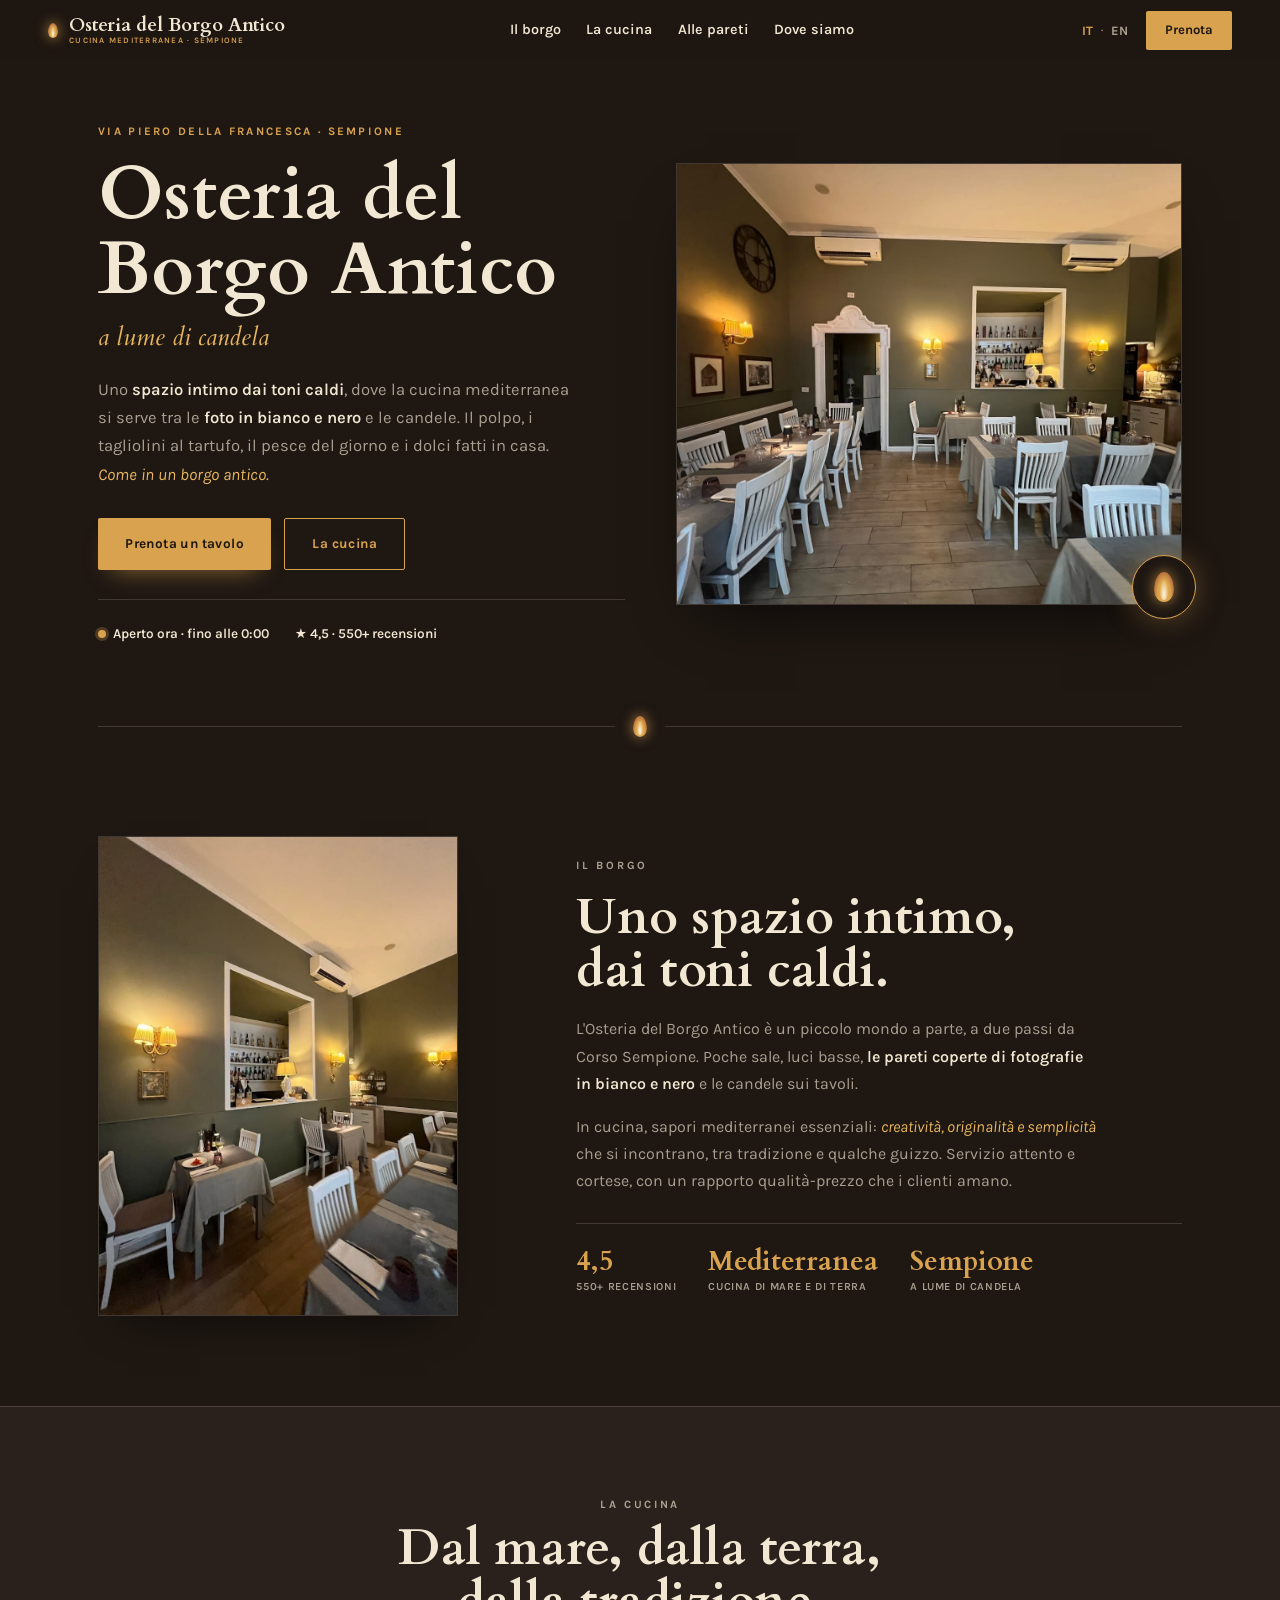
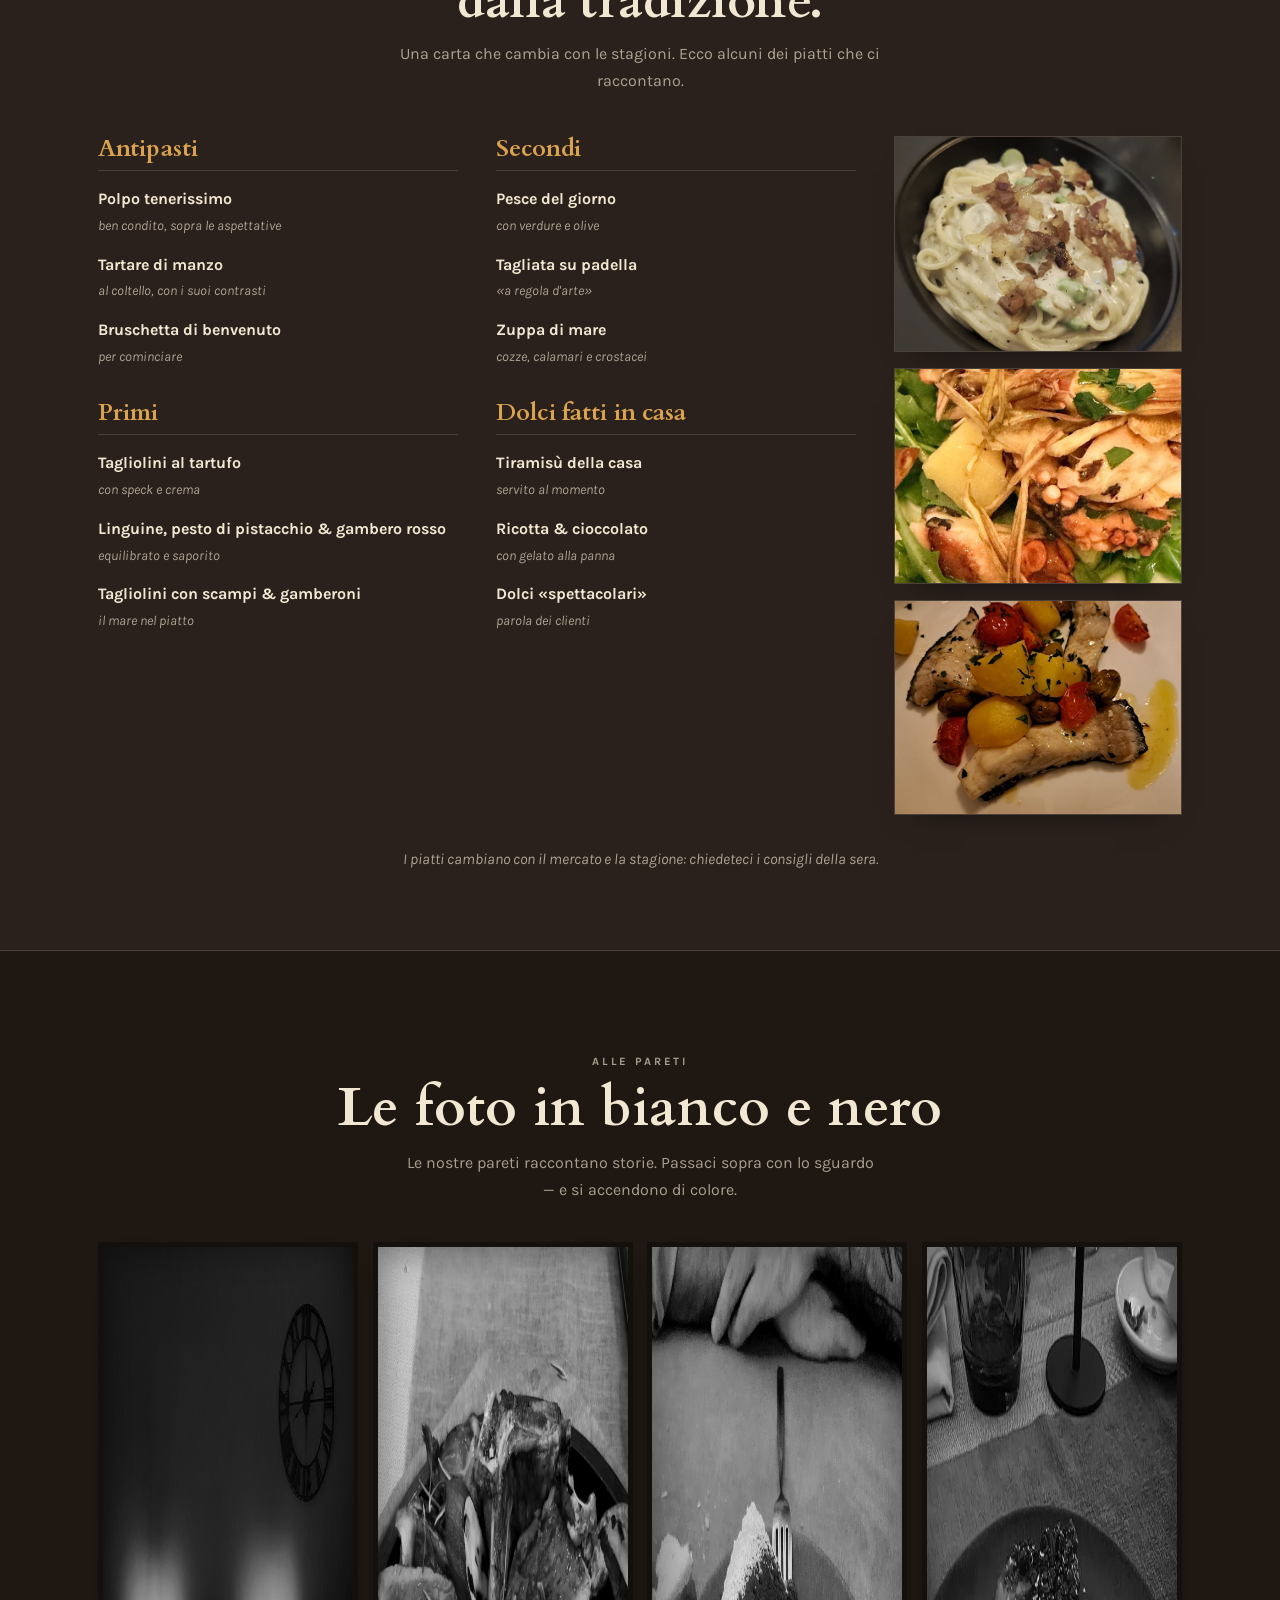
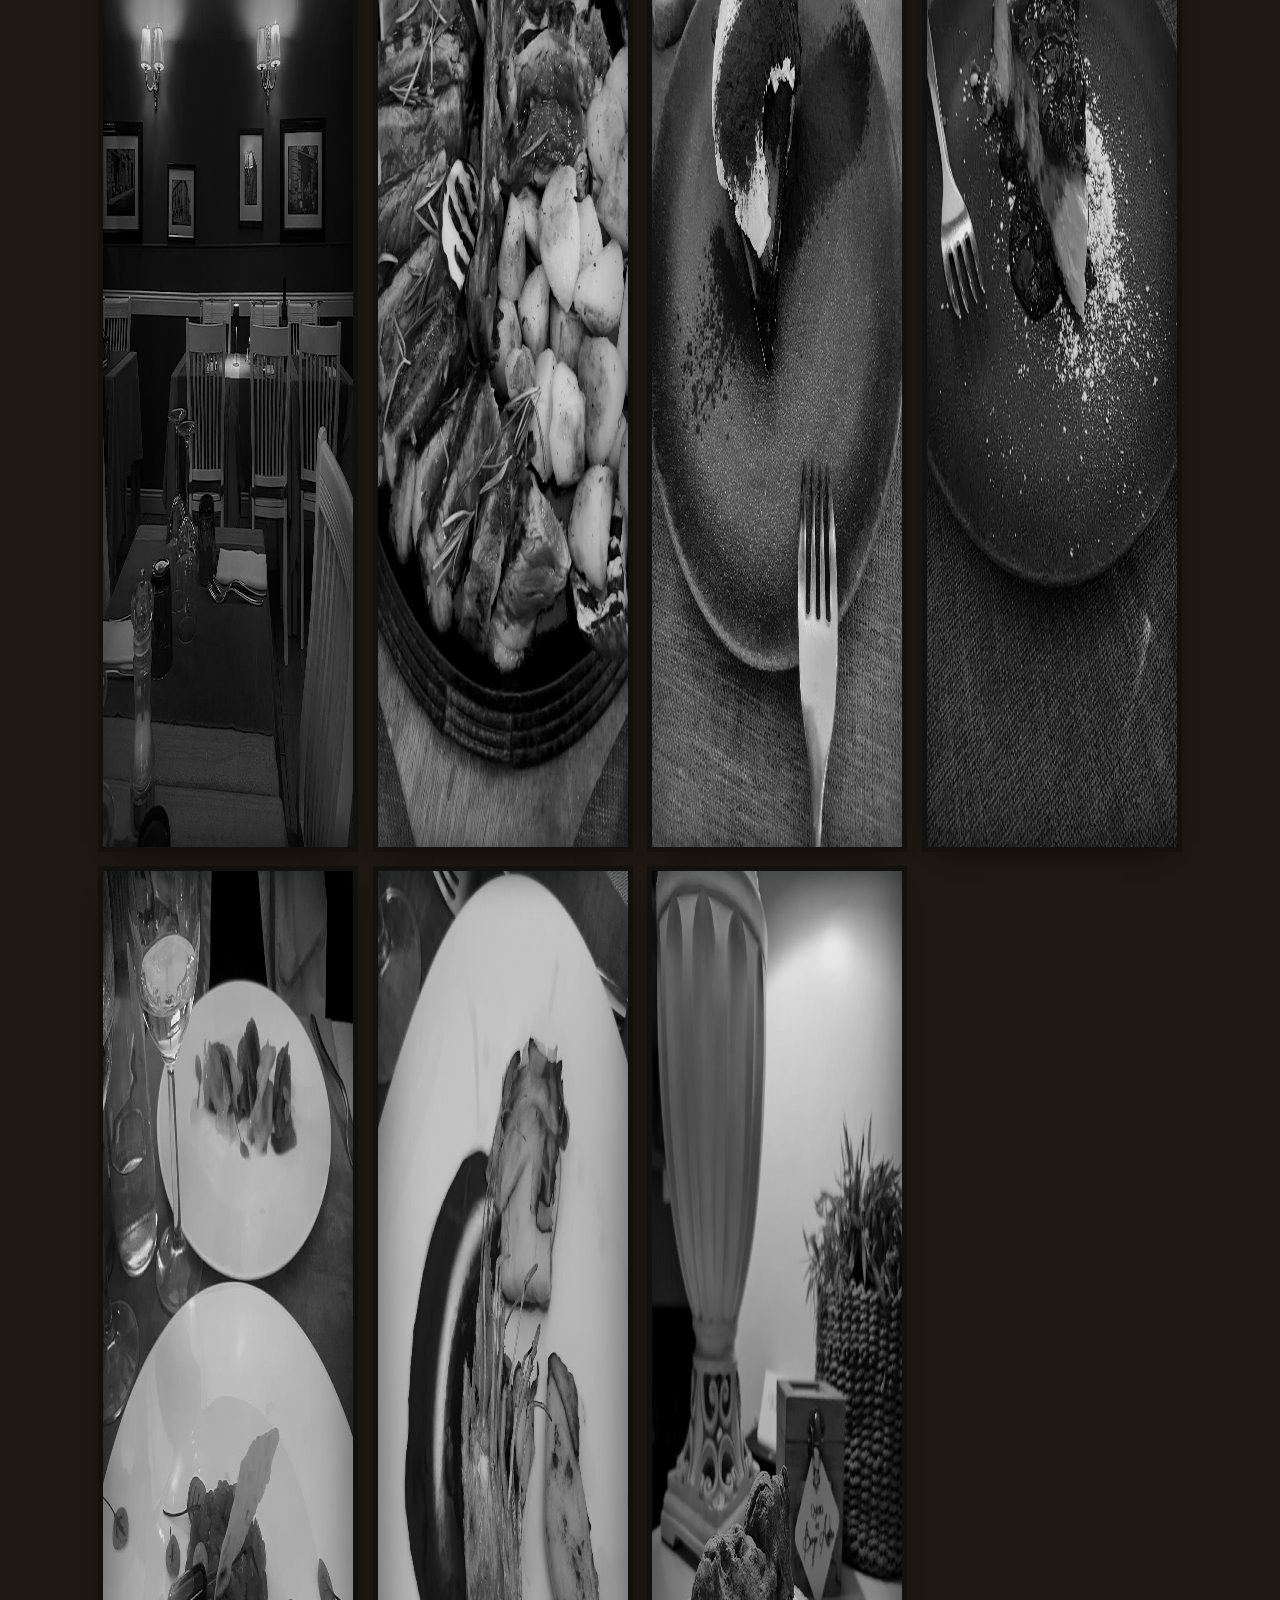
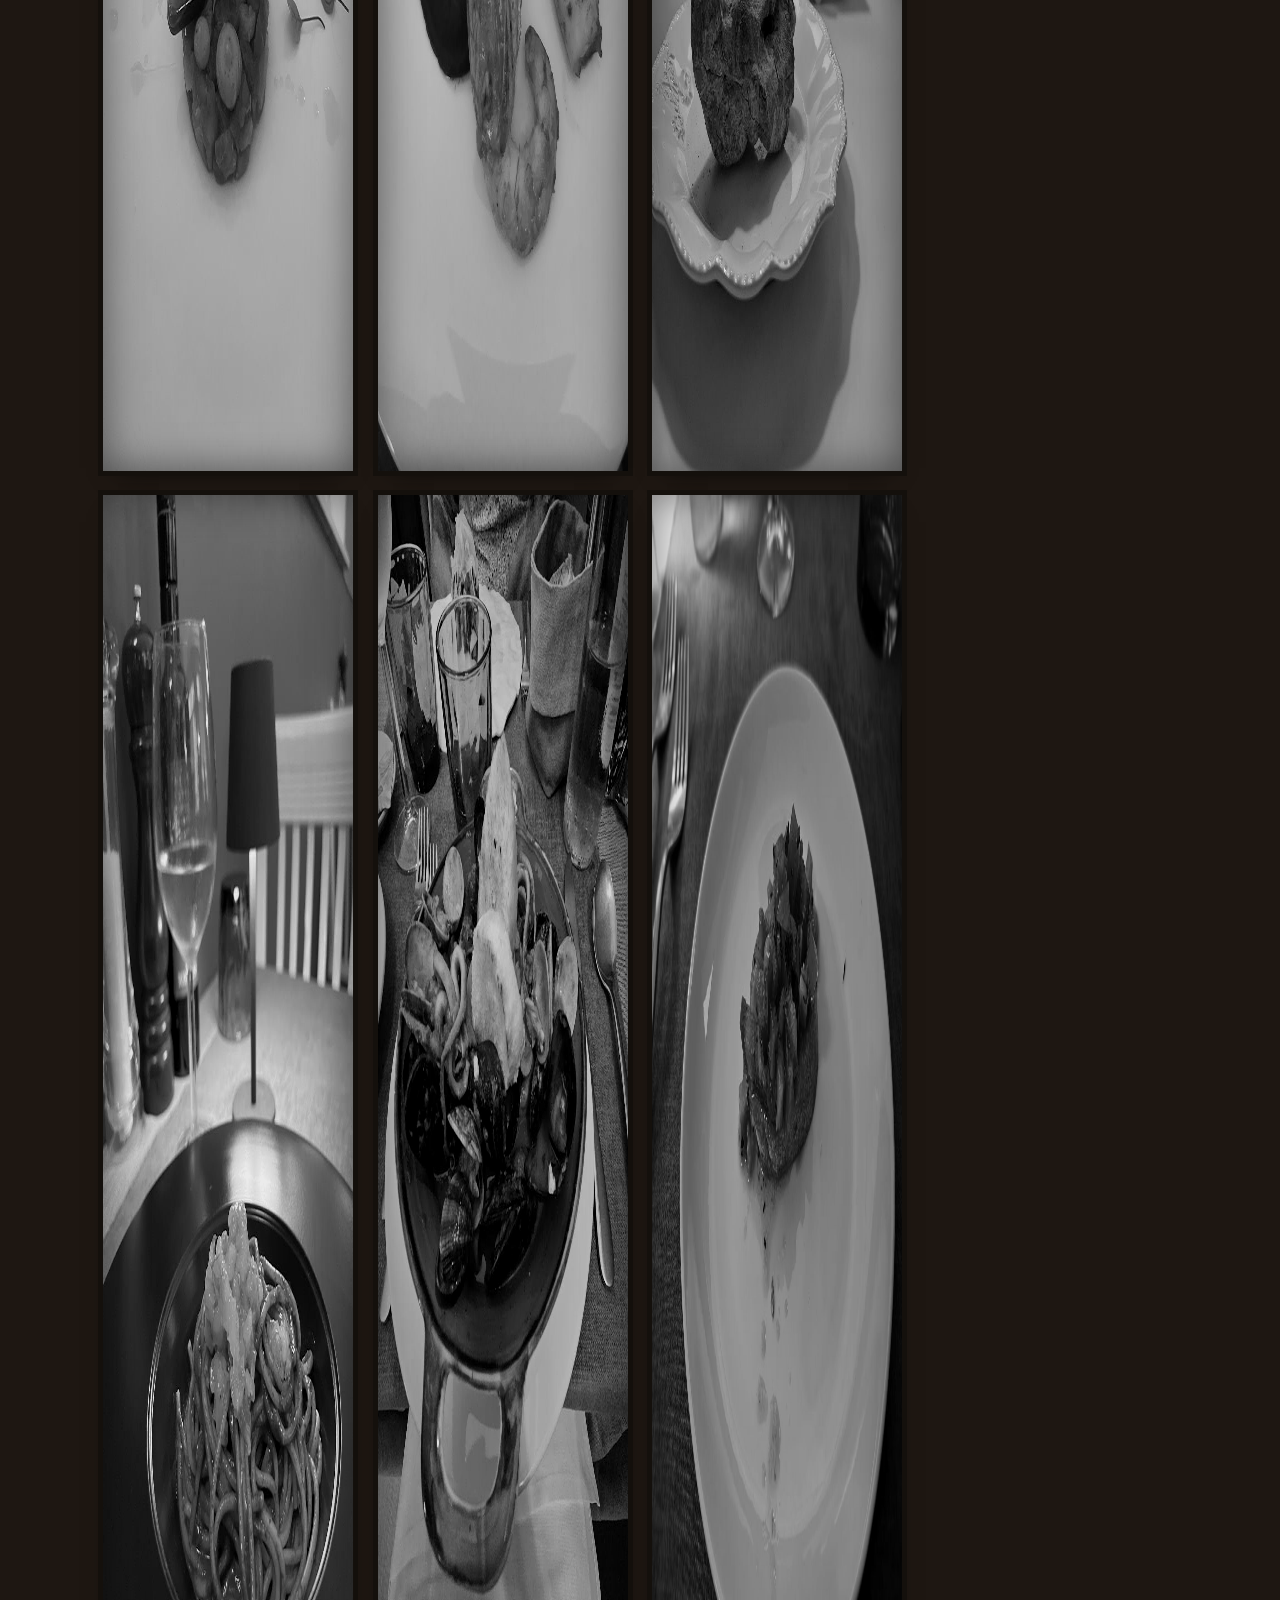
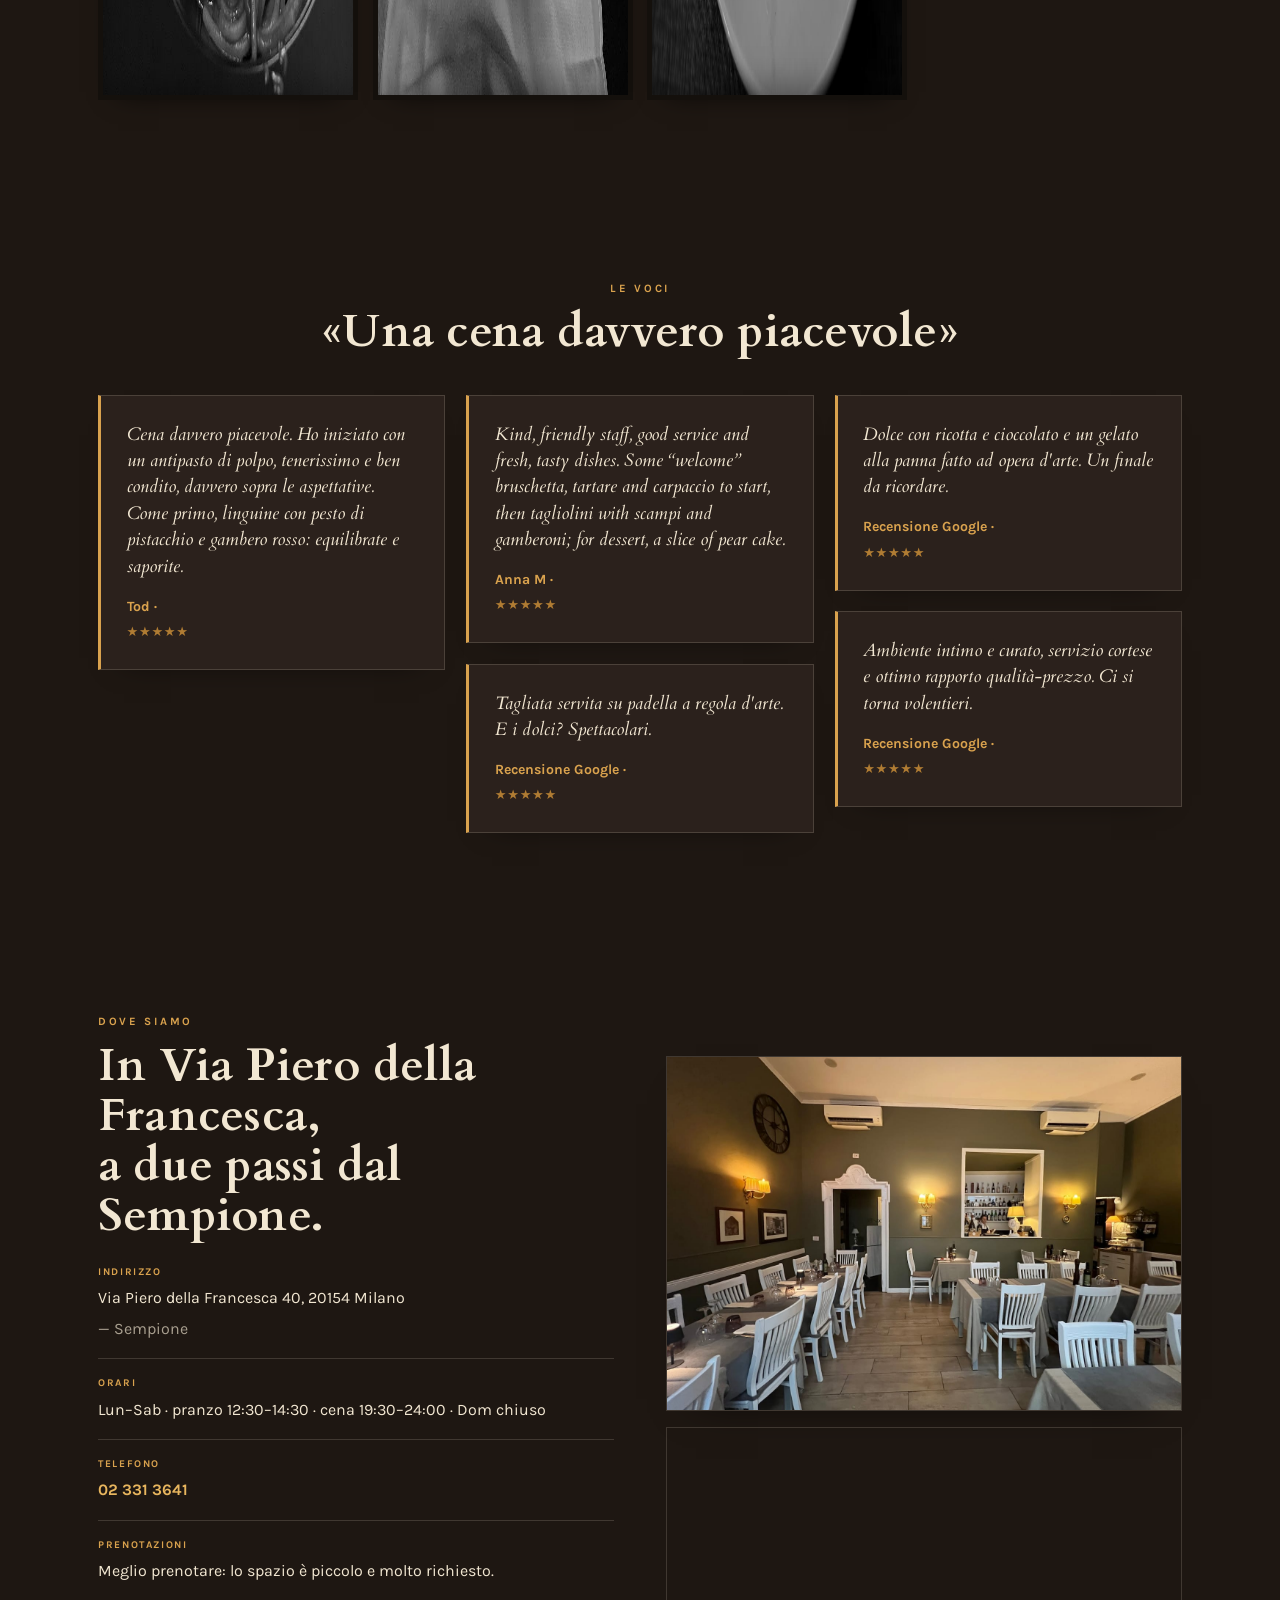
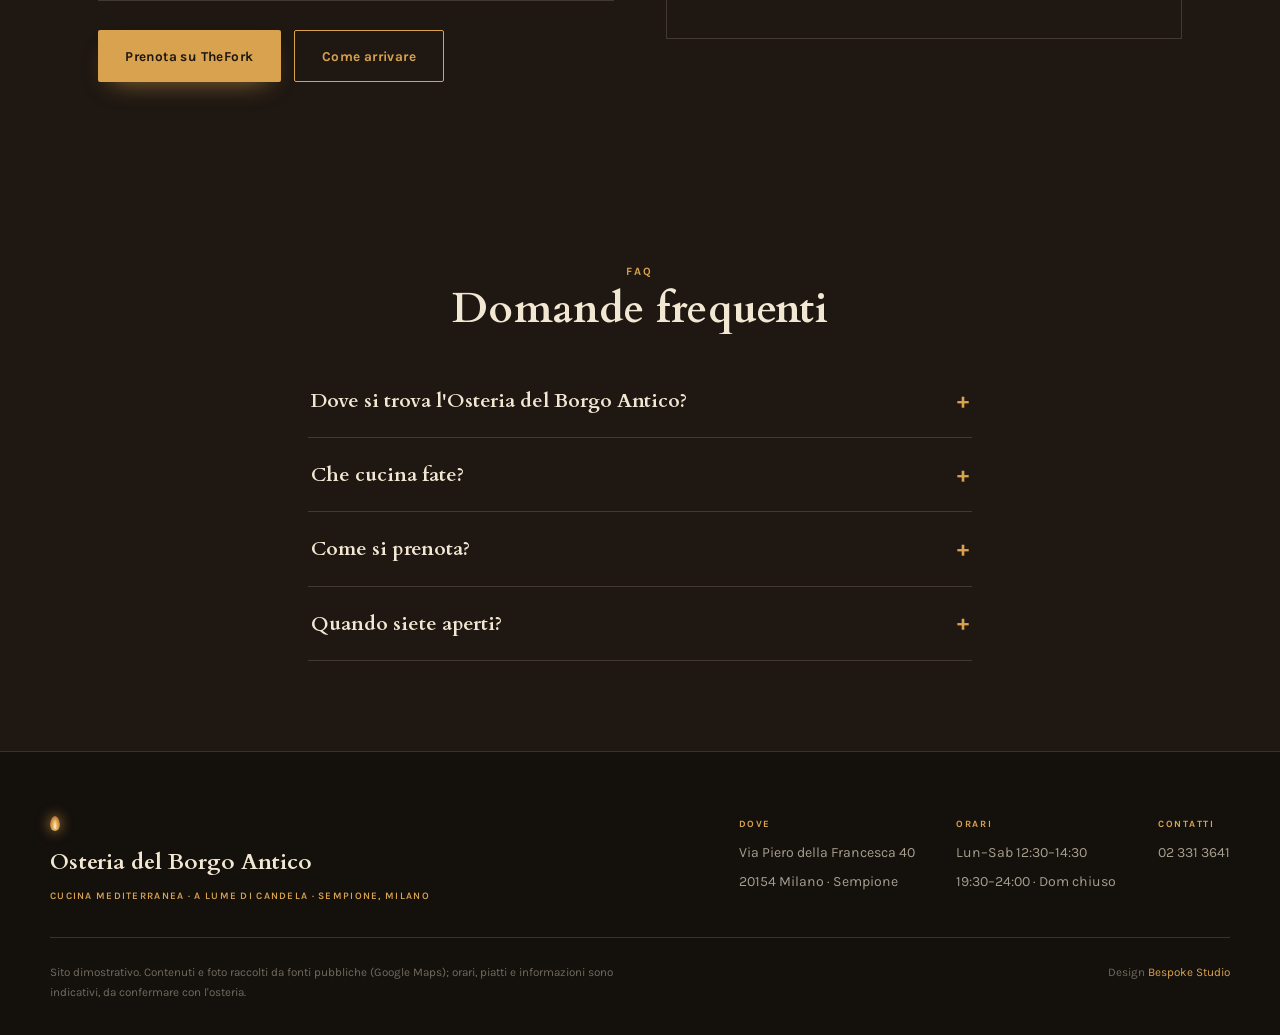
==== index.html @ d8d0464d "Osteria del Borgo Antico — candlelit Mediterranean osteria in Sempione" ====
<!DOCTYPE html>
<html lang="it">
<head>
<meta charset="UTF-8" />
<meta name="viewport" content="width=device-width, initial-scale=1.0" />
<title>Osteria del Borgo Antico — cucina mediterranea a lume di candela · Milano Sempione</title>
<meta name="description" content="Osteria del Borgo Antico: uno spazio intimo dai toni caldi in zona Sempione, Via Piero della Francesca 40, Milano. Cucina mediterranea servita tra le foto in bianco e nero e le candele. Polpo, tagliolini al tartufo, pesce e dolci fatti in casa. 550+ recensioni, 4,5★." />
<link rel="canonical" href="https://rotenzark.github.io/osteria-del-borgo-antico/" />
<meta name="theme-color" content="#1E1712" />
<meta property="og:type" content="restaurant.restaurant" />
<meta property="og:site_name" content="Osteria del Borgo Antico" />
<meta property="og:title" content="Osteria del Borgo Antico — cucina mediterranea a lume di candela" />
<meta property="og:description" content="Uno spazio intimo dai toni caldi in zona Sempione: cucina mediterranea servita tra le foto in bianco e nero e le candele. Polpo, tagliolini al tartufo, pesce e dolci fatti in casa." />
<meta property="og:image" content="https://rotenzark.github.io/osteria-del-borgo-antico/img/og-image.jpg" />
<meta property="og:url" content="https://rotenzark.github.io/osteria-del-borgo-antico/" />
<meta property="og:locale" content="it_IT" />
<meta property="og:locale:alternate" content="en_US" />
<meta name="twitter:card" content="summary_large_image" />
<meta name="twitter:title" content="Osteria del Borgo Antico — Sempione, Milano" />
<meta name="twitter:description" content="Cucina mediterranea a lume di candela, tra le foto in bianco e nero di uno spazio intimo. Sempione, Milano." />
<meta name="twitter:image" content="https://rotenzark.github.io/osteria-del-borgo-antico/img/og-image.jpg" />
<link rel="icon" href="img/favicon.svg" type="image/svg+xml" />
<link rel="icon" href="img/favicon-32.png" sizes="32x32" type="image/png" />
<link rel="apple-touch-icon" href="img/apple-touch-icon.png" />
<link rel="preconnect" href="https://fonts.googleapis.com" />
<link rel="preconnect" href="https://fonts.gstatic.com" crossorigin />
<link href="https://fonts.googleapis.com/css2?family=Cardo:ital,wght@0,400;0,700;1,400&family=Karla:ital,wght@0,400;0,500;0,600;0,700;1,400&display=swap" rel="stylesheet" />
<link rel="stylesheet" href="css/styles.css?v=1" />
<script type="application/ld+json">
{
  "@context": "https://schema.org", "@type": "Restaurant",
  "name": "Osteria del Borgo Antico",
  "description": "Osteria dai toni caldi in zona Sempione a Milano: cucina mediterranea servita in uno spazio intimo, tra le foto in bianco e nero e le candele. Antipasti di mare, tagliolini al tartufo, pesce e carne, dolci fatti in casa.",
  "url": "https://rotenzark.github.io/osteria-del-borgo-antico/",
  "telephone": "+39023313641", "priceRange": "€€€",
  "servesCuisine": ["Mediterranea", "Italiana", "Pesce"],
  "image": "https://rotenzark.github.io/osteria-del-borgo-antico/img/interno.jpg",
  "address": { "@type": "PostalAddress", "streetAddress": "Via Piero della Francesca 40", "addressLocality": "Milano", "postalCode": "20154", "addressCountry": "IT" },
  "geo": { "@type": "GeoCoordinates", "latitude": 45.484247, "longitude": 9.1630491 },
  "aggregateRating": { "@type": "AggregateRating", "ratingValue": "4.5", "reviewCount": "552" },
  "acceptsReservations": "https://www.thefork.it/ristorante/osteria-del-borgo-antico-r50056",
  "openingHoursSpecification": [
    { "@type": "OpeningHoursSpecification", "dayOfWeek": ["Monday","Tuesday","Wednesday","Thursday","Friday","Saturday"], "opens": "12:30", "closes": "14:30" },
    { "@type": "OpeningHoursSpecification", "dayOfWeek": ["Monday","Tuesday","Wednesday","Thursday","Friday","Saturday"], "opens": "19:30", "closes": "00:00" }
  ]
}
</script>
<script type="application/ld+json">
{
  "@context": "https://schema.org", "@type": "FAQPage",
  "mainEntity": [
    { "@type": "Question", "name": "Dove si trova l'Osteria del Borgo Antico?", "acceptedAnswer": { "@type": "Answer", "text": "In Via Piero della Francesca 40, a due passi da Corso Sempione, a Milano. È uno spazio intimo, meglio prenotare." } },
    { "@type": "Question", "name": "Che cucina fate?", "acceptedAnswer": { "@type": "Answer", "text": "Cucina mediterranea, con una particolare attenzione al pesce: polpo, tartare, tagliolini al tartufo, linguine con gambero rosso, pesce del giorno e dolci fatti in casa." } },
    { "@type": "Question", "name": "Come si prenota?", "acceptedAnswer": { "@type": "Answer", "text": "Potete prenotare online su TheFork oppure chiamare il ristorante. Lo spazio è intimo e molto richiesto, la prenotazione è consigliata." } },
    { "@type": "Question", "name": "Quando siete aperti?", "acceptedAnswer": { "@type": "Answer", "text": "Da lunedì a sabato, a pranzo 12:30–14:30 e a cena 19:30–24:00. Domenica chiuso." } }
  ]
}
</script>
</head>
<body>

<div id="intro" aria-hidden="true">
  <div class="intro-mark">
    <span class="flame" aria-hidden="true"></span>
    <span class="intro-name">Osteria del<br>Borgo Antico</span>
    <span class="intro-sub">Cucina mediterranea · Sempione</span>
  </div>
  <button id="intro-skip" data-i18n="intro.skip">Entra →</button>
</div>

<header id="site-header">
  <a href="#top" class="brand" aria-label="Osteria del Borgo Antico — home">
    <span class="flame flame--sm" aria-hidden="true"></span>
    <span class="brand-txt"><b>Osteria del Borgo Antico</b><i data-i18n="brand.sub">Cucina mediterranea · Sempione</i></span>
  </a>
  <nav class="nav" aria-label="Navigazione">
    <a href="#storia" data-i18n="nav.storia">Il borgo</a>
    <a href="#carta" data-i18n="nav.carta">La cucina</a>
    <a href="#pareti" data-i18n="nav.pareti">Alle pareti</a>
    <a href="#dove" data-i18n="nav.dove">Dove siamo</a>
  </nav>
  <div class="head-actions">
    <div class="lang" role="group" aria-label="Lingua"><button data-lang="it" class="active">IT</button><span>·</span><button data-lang="en">EN</button></div>
    <a class="btn-book" href="https://www.thefork.it/ristorante/osteria-del-borgo-antico-r50056" target="_blank" rel="noopener"><span data-i18n="cta.book">Prenota</span></a>
    <button id="burger" aria-label="Menu" aria-expanded="false"><span></span><span></span><span></span></button>
  </div>
</header>

<!-- HERO -->
<section id="top" class="hero">
  <div class="hero-copy">
    <p class="eyebrow reveal" data-i18n="hero.eyebrow">Via Piero della Francesca · Sempione</p>
    <h1 class="hero-title reveal reveal-d1">Osteria del<br>Borgo Antico</h1>
    <p class="hero-tag reveal reveal-d1" data-i18n="hero.tag">a lume di candela</p>
    <p class="hero-sub reveal reveal-d2" data-i18n="hero.sub">Uno <b>spazio intimo dai toni caldi</b>, dove la cucina mediterranea si serve tra le <b>foto in bianco e nero</b> e le candele. Il polpo, i tagliolini al tartufo, il pesce del giorno e i dolci fatti in casa. <em>Come in un borgo antico.</em></p>
    <div class="hero-cta reveal reveal-d3">
      <a class="btn btn-solid" href="https://www.thefork.it/ristorante/osteria-del-borgo-antico-r50056" target="_blank" rel="noopener" data-i18n="hero.cta1">Prenota un tavolo</a>
      <a class="btn btn-line" href="#carta" data-i18n="hero.cta2">La cucina</a>
    </div>
    <div class="hero-facts reveal reveal-d3">
      <span class="hf-live"><span id="live-dot"></span> <span id="live-text" data-i18n="hero.live">Controllo orari…</span></span>
      <span data-i18n="hero.f2">★ 4,5 · 550+ recensioni</span>
    </div>
  </div>
  <div class="hero-media reveal reveal-d2">
    <figure class="hero-photo"><img src="img/interno.jpg" alt="La sala dell'Osteria del Borgo Antico, con le foto in bianco e nero alle pareti" width="1600" height="1200" fetchpriority="high" /></figure>
    <span class="hero-candle" aria-hidden="true"><span class="flame flame--badge"></span></span>
  </div>
</section>

<div class="flame-rule" aria-hidden="true"><span class="fr-line"></span><span class="flame flame--rule"></span><span class="fr-line"></span></div>

<!-- STORIA -->
<section id="storia" class="section storia">
  <figure class="storia-photo reveal"><img src="img/interno2.jpg" alt="La saletta intima con la nicchia dei vini" width="900" height="1200" loading="lazy" /></figure>
  <div class="storia-copy reveal reveal-d1">
    <p class="kicker" data-i18n="storia.kicker">Il borgo</p>
    <h2 data-i18n="storia.h2">Uno spazio intimo,<br>dai toni caldi.</h2>
    <p data-i18n="storia.p1">L'Osteria del Borgo Antico è un piccolo mondo a parte, a due passi da Corso Sempione. Poche sale, luci basse, <b>le pareti coperte di fotografie in bianco e nero</b> e le candele sui tavoli.</p>
    <p data-i18n="storia.p2">In cucina, sapori mediterranei essenziali: <em>creatività, originalità e semplicità</em> che si incontrano, tra tradizione e qualche guizzo. Servizio attento e cortese, con un rapporto qualità-prezzo che i clienti amano.</p>
    <div class="storia-stats">
      <div class="stat"><b>4,5</b><span data-i18n="storia.s1">550+ recensioni</span></div>
      <div class="stat"><b data-i18n="storia.s2b">Mediterranea</b><span data-i18n="storia.s2">cucina di mare e di terra</span></div>
      <div class="stat"><b data-i18n="storia.s3b">Sempione</b><span data-i18n="storia.s3">a lume di candela</span></div>
    </div>
  </div>
</section>

<!-- LA CARTA -->
<section id="carta" class="carta">
  <div class="carta-inner">
    <div class="carta-head reveal">
      <p class="kicker kicker-amber" data-i18n="carta.kicker">La cucina</p>
      <h2 data-i18n="carta.h2">Dal mare, dalla terra,<br>dalla tradizione.</h2>
      <p data-i18n="carta.sub">Una carta che cambia con le stagioni. Ecco alcuni dei piatti che ci raccontano.</p>
    </div>
    <div class="carta-grid">
      <div class="carta-col reveal">
        <div class="carta-sec">
          <h3 data-i18n="carta.antipasti">Antipasti</h3>
          <ul>
            <li><b data-i18n="c.a1">Polpo tenerissimo</b><span data-i18n="c.a1p">ben condito, sopra le aspettative</span></li>
            <li><b data-i18n="c.a2">Tartare di manzo</b><span data-i18n="c.a2p">al coltello, con i suoi contrasti</span></li>
            <li><b data-i18n="c.a3">Bruschetta di benvenuto</b><span data-i18n="c.a3p">per cominciare</span></li>
          </ul>
        </div>
        <div class="carta-sec">
          <h3 data-i18n="carta.primi">Primi</h3>
          <ul>
            <li><b data-i18n="c.p1">Tagliolini al tartufo</b><span data-i18n="c.p1p">con speck e crema</span></li>
            <li><b data-i18n="c.p2">Linguine, pesto di pistacchio &amp; gambero rosso</b><span data-i18n="c.p2p">equilibrato e saporito</span></li>
            <li><b data-i18n="c.p3">Tagliolini con scampi &amp; gamberoni</b><span data-i18n="c.p3p">il mare nel piatto</span></li>
          </ul>
        </div>
      </div>
      <div class="carta-col reveal reveal-d1">
        <div class="carta-sec">
          <h3 data-i18n="carta.secondi">Secondi</h3>
          <ul>
            <li><b data-i18n="c.s1">Pesce del giorno</b><span data-i18n="c.s1p">con verdure e olive</span></li>
            <li><b data-i18n="c.s2">Tagliata su padella</b><span data-i18n="c.s2p">«a regola d'arte»</span></li>
            <li><b data-i18n="c.s3">Zuppa di mare</b><span data-i18n="c.s3p">cozze, calamari e crostacei</span></li>
          </ul>
        </div>
        <div class="carta-sec">
          <h3 data-i18n="carta.dolci">Dolci fatti in casa</h3>
          <ul>
            <li><b data-i18n="c.d1">Tiramisù della casa</b><span data-i18n="c.d1p">servito al momento</span></li>
            <li><b data-i18n="c.d2">Ricotta &amp; cioccolato</b><span data-i18n="c.d2p">con gelato alla panna</span></li>
            <li><b data-i18n="c.d3">Dolci «spettacolari»</b><span data-i18n="c.d3p">parola dei clienti</span></li>
          </ul>
        </div>
      </div>
      <div class="carta-photos reveal reveal-d2">
        <figure><img src="img/tagliolini.jpg" alt="Tagliolini al tartufo con speck" width="675" height="1200" loading="lazy" /></figure>
        <figure><img src="img/polpo.jpg" alt="Antipasto di polpo" width="675" height="1200" loading="lazy" /></figure>
        <figure><img src="img/pesce.jpg" alt="Il pesce del giorno" width="900" height="1200" loading="lazy" /></figure>
      </div>
    </div>
    <p class="carta-note" data-i18n="carta.note">I piatti cambiano con il mercato e la stagione: chiedeteci i consigli della sera.</p>
  </div>
</section>

<!-- ALLE PARETI · signature B&W wall -->
<section id="pareti" class="section pareti">
  <div class="pareti-head reveal">
    <p class="kicker" data-i18n="pareti.kicker">Alle pareti</p>
    <h2 data-i18n="pareti.h2">Le foto in bianco e nero</h2>
    <p data-i18n="pareti.sub">Le nostre pareti raccontano storie. Passaci sopra con lo sguardo — e si accendono di colore.</p>
  </div>
  <div class="pareti-wall">
    <figure class="pw-item" data-full="img/pareti.jpg"><img src="img/pareti.jpg" alt="La sala a lume di candela con le foto alle pareti" width="900" height="1200" loading="lazy" /></figure>
    <figure class="pw-item" data-full="img/tartare.jpg"><img src="img/tartare.jpg" alt="Tartare di manzo" width="900" height="1200" loading="lazy" /></figure>
    <figure class="pw-item" data-full="img/linguine.jpg"><img src="img/linguine.jpg" alt="Linguine con gambero rosso" width="900" height="1200" loading="lazy" /></figure>
    <figure class="pw-item" data-full="img/tagliata.jpg"><img src="img/tagliata.jpg" alt="La tagliata su padella" width="675" height="1200" loading="lazy" /></figure>
    <figure class="pw-item" data-full="img/scampi.jpg"><img src="img/scampi.jpg" alt="Scampi e gamberi" width="900" height="1200" loading="lazy" /></figure>
    <figure class="pw-item" data-full="img/zuppa.jpg"><img src="img/zuppa.jpg" alt="La zuppa di mare" width="900" height="1200" loading="lazy" /></figure>
    <figure class="pw-item" data-full="img/tiramisu.jpg"><img src="img/tiramisu.jpg" alt="Il tiramisù della casa" width="900" height="1200" loading="lazy" /></figure>
    <figure class="pw-item" data-full="img/tartufo.jpg"><img src="img/tartufo.jpg" alt="Il tartufo" width="900" height="1200" loading="lazy" /></figure>
    <figure class="pw-item" data-full="img/bruschetta.jpg"><img src="img/bruschetta.jpg" alt="La bruschetta di benvenuto" width="1600" height="1200" loading="lazy" /></figure>
    <figure class="pw-item" data-full="img/dolce2.jpg"><img src="img/dolce2.jpg" alt="Un dolce della casa" width="676" height="1200" loading="lazy" /></figure>
  </div>
</section>

<!-- RECENSIONI -->
<section id="recensioni" class="section recensioni">
  <div class="rev-head reveal"><p class="kicker" data-i18n="rev.kicker">Le voci</p><h2 data-i18n="rev.h2">«Una cena davvero piacevole»</h2></div>
  <div class="rev-grid">
    <blockquote class="rev reveal"><p>Cena davvero piacevole. Ho iniziato con un antipasto di polpo, tenerissimo e ben condito, davvero sopra le aspettative. Come primo, linguine con pesto di pistacchio e gambero rosso: equilibrate e saporite.</p><cite>Tod · <span>★★★★★</span></cite></blockquote>
    <blockquote class="rev reveal reveal-d1"><p>Kind, friendly staff, good service and fresh, tasty dishes. Some “welcome” bruschetta, tartare and carpaccio to start, then tagliolini with scampi and gamberoni; for dessert, a slice of pear cake.</p><cite>Anna M · <span>★★★★★</span></cite></blockquote>
    <blockquote class="rev reveal reveal-d2"><p>Tagliata servita su padella a regola d'arte. E i dolci? Spettacolari.</p><cite data-i18n="rev.g1">Recensione Google · <span>★★★★★</span></cite></blockquote>
    <blockquote class="rev reveal"><p>Dolce con ricotta e cioccolato e un gelato alla panna fatto ad opera d'arte. Un finale da ricordare.</p><cite data-i18n="rev.g2">Recensione Google · <span>★★★★★</span></cite></blockquote>
    <blockquote class="rev reveal reveal-d1"><p>Ambiente intimo e curato, servizio cortese e ottimo rapporto qualità-prezzo. Ci si torna volentieri.</p><cite data-i18n="rev.g3">Recensione Google · <span>★★★★★</span></cite></blockquote>
  </div>
</section>

<!-- DOVE -->
<section id="dove" class="section dove">
  <div class="dove-grid">
    <div class="dove-info reveal">
      <p class="kicker" data-i18n="dove.kicker">Dove siamo</p>
      <h2 data-i18n="dove.h2">In Via Piero della Francesca,<br>a due passi dal Sempione.</h2>
      <ul class="dove-list">
        <li><b data-i18n="dove.addr">Indirizzo</b> Via Piero della Francesca 40, 20154 Milano <span class="dim" data-i18n="dove.addr2">— Sempione</span></li>
        <li><b data-i18n="dove.hours">Orari</b> <span data-i18n="dove.hoursv">Lun–Sab · pranzo 12:30–14:30 · cena 19:30–24:00 · Dom chiuso</span></li>
        <li><b data-i18n="dove.phone">Telefono</b> <a href="tel:+39023313641">02 331 3641</a></li>
        <li><b data-i18n="dove.book">Prenotazioni</b> <span data-i18n="dove.bookv">Meglio prenotare: lo spazio è piccolo e molto richiesto.</span></li>
      </ul>
      <div class="dove-cta">
        <a class="btn btn-solid" href="https://www.thefork.it/ristorante/osteria-del-borgo-antico-r50056" target="_blank" rel="noopener" data-i18n="dove.book2">Prenota su TheFork</a>
        <a class="btn btn-line" href="https://www.google.com/maps/dir/?api=1&destination=Osteria+del+Borgo+Antico+Via+Piero+della+Francesca+Milano" target="_blank" rel="noopener" data-i18n="dove.route">Come arrivare</a>
      </div>
    </div>
    <div class="dove-side reveal">
      <figure class="dove-photo"><img src="img/interno.jpg" alt="La sala dell'Osteria del Borgo Antico" width="1600" height="1200" loading="lazy" /></figure>
      <div class="dove-map"><iframe title="Mappa Osteria del Borgo Antico" src="https://www.google.com/maps?q=Osteria+del+Borgo+Antico+Via+Piero+della+Francesca+Milano&output=embed" loading="lazy" referrerpolicy="no-referrer-when-downgrade"></iframe></div>
    </div>
  </div>
</section>

<!-- FAQ -->
<section id="faq" class="section faq">
  <div class="faq-head reveal"><p class="kicker">FAQ</p><h2 data-i18n="faq.h2">Domande frequenti</h2></div>
  <div class="faq-list reveal">
    <details><summary data-i18n="faq.q1">Dove si trova l'Osteria del Borgo Antico?</summary><p data-i18n="faq.a1">In Via Piero della Francesca 40, a due passi da Corso Sempione, a Milano. È uno spazio intimo, meglio prenotare.</p></details>
    <details><summary data-i18n="faq.q2">Che cucina fate?</summary><p data-i18n="faq.a2">Cucina mediterranea, con una particolare attenzione al pesce: polpo, tartare, tagliolini al tartufo, linguine con gambero rosso, pesce del giorno e dolci fatti in casa.</p></details>
    <details><summary data-i18n="faq.q3">Come si prenota?</summary><p data-i18n="faq.a3">Potete prenotare online su TheFork oppure chiamare il ristorante. Lo spazio è intimo e molto richiesto, la prenotazione è consigliata.</p></details>
    <details><summary data-i18n="faq.q4">Quando siete aperti?</summary><p data-i18n="faq.a4">Da lunedì a sabato, a pranzo 12:30–14:30 e a cena 19:30–24:00. Domenica chiuso.</p></details>
  </div>
</section>

<footer id="site-footer">
  <div class="foot-main">
    <div class="foot-brand"><span class="flame flame--sm" aria-hidden="true"></span><b>Osteria del Borgo Antico</b><i data-i18n="foot.sub">Cucina mediterranea · a lume di candela · Sempione, Milano</i></div>
    <div class="foot-cols">
      <div><b data-i18n="foot.where">Dove</b><span>Via Piero della Francesca 40</span><span>20154 Milano · Sempione</span></div>
      <div><b data-i18n="foot.hours">Orari</b><span data-i18n="foot.hours2">Lun–Sab 12:30–14:30</span><span data-i18n="foot.hours3">19:30–24:00 · Dom chiuso</span></div>
      <div><b data-i18n="foot.contact">Contatti</b><a href="tel:+39023313641">02 331 3641</a></div>
    </div>
  </div>
  <div class="foot-bottom">
    <p data-i18n="foot.disclaimer">Sito dimostrativo. Contenuti e foto raccolti da fonti pubbliche (Google Maps); orari, piatti e informazioni sono indicativi, da confermare con l'osteria.</p>
    <p class="foot-credit">Design <a href="https://bespokestud.io" target="_blank" rel="noopener">Bespoke Studio</a></p>
  </div>
</footer>

<nav class="action-bar" aria-label="Azioni rapide">
  <a href="https://www.thefork.it/ristorante/osteria-del-borgo-antico-r50056" target="_blank" rel="noopener"><span data-i18n="ab.book">Prenota</span></a>
  <a href="#carta"><span data-i18n="ab.carta">La cucina</span></a>
  <a href="https://www.google.com/maps/dir/?api=1&destination=Osteria+del+Borgo+Antico+Via+Piero+della+Francesca+Milano" target="_blank" rel="noopener"><span data-i18n="ab.route">Indicazioni</span></a>
</nav>

<div id="lightbox" aria-hidden="true"><button id="lb-close" aria-label="Chiudi">✕</button><img id="lb-img" src="" alt="" /></div>
<script src="js/main.js?v=1"></script>
</body>
</html>
---- css/styles.css ----
/* ===== OSTERIA DEL BORGO ANTICO · styles.css ===== */
:root{
  --brown:#2B211C; --brown-deep:#1E1712; --brown-soft:#3A2E26;
  --paper:#F5ECDA; --cream:#F2E7D2; --card:#FBF4E4;
  --amber:#D9A24E; --amber-lt:#E8B65E; --amber-deep:#B07C33;
  --wine:#9B4A2F; --terra:#B4603A;
  --ink:#2A241E; --muted-d:rgba(242,231,210,.66); --muted-l:#7C7060;
  --line-d:rgba(242,231,210,.16); --line-l:rgba(42,36,30,.14);
  --disp:'Cardo',Georgia,serif;
  --sans:'Karla',system-ui,-apple-system,sans-serif;
  --wrap:1180px;
}
*{margin:0;padding:0;box-sizing:border-box}
html{scroll-behavior:smooth;overflow-x:clip;-webkit-text-size-adjust:100%}
body{font-family:var(--sans);background:var(--brown-deep);color:var(--cream);line-height:1.7;-webkit-font-smoothing:antialiased;overflow-x:clip}
img{max-width:100%;display:block}
a{color:inherit;text-decoration:none}
h1,h2,h3{font-family:var(--disp);font-weight:700;line-height:1.08;letter-spacing:.005em}
em{font-style:italic;color:var(--amber-lt)}
.section{padding:clamp(3.2rem,7vw,6rem) clamp(1.15rem,5vw,3rem);max-width:var(--wrap);margin:0 auto;overflow-x:clip}
.kicker{font-family:var(--sans);font-size:.7rem;font-weight:700;letter-spacing:.24em;text-transform:uppercase;color:var(--amber)}
.kicker-amber{color:var(--amber-lt)}
.eyebrow{font-family:var(--sans);font-size:.72rem;font-weight:700;letter-spacing:.2em;text-transform:uppercase;color:var(--amber)}

/* candle FLAME motif */
.flame{position:relative;flex:none;width:12px;height:18px;background:radial-gradient(ellipse at 50% 70%,var(--amber-lt) 0%,var(--amber) 45%,var(--wine) 90%);border-radius:50% 50% 50% 50%/60% 60% 40% 40%;transform:rotate(0deg);box-shadow:0 0 12px 2px rgba(217,162,78,.5);animation:flick 2.6s ease-in-out infinite}
.flame::after{content:"";position:absolute;inset:26% 30% 8% 30%;background:radial-gradient(ellipse at 50% 70%,#fff 0%,var(--amber-lt) 70%);border-radius:50% 50% 50% 50%/60% 60% 40% 40%;opacity:.85}
@keyframes flick{0%,100%{transform:scale(1) rotate(-1deg)}50%{transform:scale(1.06,1.1) rotate(1deg)}}
.flame--sm{width:10px;height:15px}
.flame--rule{width:14px;height:21px}
.flame--badge{width:20px;height:30px}
.flame-rule{max-width:var(--wrap);margin:0 auto;display:flex;align-items:center;justify-content:center;gap:1.1rem;padding:.6rem clamp(1.15rem,5vw,3rem)}
.flame-rule .fr-line{height:1px;background:var(--line-d);flex:1}

/* buttons */
.btn{display:inline-flex;align-items:center;gap:.5rem;font-family:var(--sans);font-weight:700;font-size:.85rem;letter-spacing:.03em;padding:.85rem 1.7rem;border-radius:2px;transition:transform .18s,background .18s,color .18s,box-shadow .18s;cursor:pointer;white-space:nowrap}
.btn-solid{background:var(--amber);color:var(--brown-deep);box-shadow:0 12px 26px -14px rgba(217,162,78,.7)}
.btn-solid:hover{background:var(--amber-lt);transform:translateY(-2px)}
.btn-line{border:1.5px solid var(--amber);color:var(--amber)}
.btn-line:hover{background:var(--amber);color:var(--brown-deep);transform:translateY(-2px)}

/* ===== INTRO ===== */
#intro{position:fixed;inset:0;z-index:120;background:var(--brown-deep);display:flex;flex-direction:column;align-items:center;justify-content:center;gap:1rem;transition:opacity .7s ease,visibility .7s}
#intro.done{opacity:0;visibility:hidden}
.intro-mark{display:flex;flex-direction:column;align-items:center;gap:.6rem;animation:fadeUp .8s ease both;text-align:center}
.intro-mark .flame{width:22px;height:34px;margin-bottom:.5rem}
.intro-name{font-family:var(--disp);font-weight:700;font-size:clamp(2rem,6vw,3.2rem);color:var(--cream);line-height:1.1}
.intro-sub{font-family:var(--sans);font-size:.74rem;font-weight:600;letter-spacing:.22em;text-transform:uppercase;color:var(--amber)}
#intro-skip{margin-top:.5rem;background:none;border:1px solid rgba(242,231,210,.4);color:var(--cream);padding:.5rem 1.3rem;border-radius:2px;font-family:var(--sans);font-weight:600;font-size:.84rem;cursor:pointer;transition:background .2s}
#intro-skip:hover{background:rgba(242,231,210,.12)}
@keyframes fadeUp{from{opacity:0;transform:translateY(12px)}to{opacity:1;transform:none}}

/* ===== HEADER ===== */
#site-header{position:sticky;top:0;z-index:90;display:flex;align-items:center;justify-content:space-between;gap:1rem;padding:.7rem clamp(1.15rem,5vw,3rem);background:rgba(30,23,18,.9);backdrop-filter:blur(11px);border-bottom:1px solid transparent;transition:border-color .3s}
#site-header.scrolled{border-color:var(--line-d)}
.brand{display:flex;align-items:center;gap:.7rem}
.brand-txt{display:flex;flex-direction:column;line-height:1.05}
.brand-txt b{font-family:var(--disp);font-size:1.16rem;font-weight:700;color:var(--cream)}
.brand-txt i{font-family:var(--sans);font-style:normal;font-size:.52rem;font-weight:600;letter-spacing:.15em;text-transform:uppercase;color:var(--amber)}
.nav{display:flex;gap:1.6rem}
.nav a{font-size:.9rem;font-weight:600;color:var(--cream);position:relative;padding:.2rem 0}
.nav a::after{content:"";position:absolute;left:0;bottom:-2px;width:0;height:2px;background:var(--amber);transition:width .25s}
.nav a:hover::after{width:100%}
.head-actions{display:flex;align-items:center;gap:.9rem}
.lang{display:flex;align-items:center;gap:.3rem;font-size:.8rem;color:var(--muted-d)}
.lang button{background:none;border:none;font-family:var(--sans);font-weight:700;font-size:.8rem;color:var(--muted-d);cursor:pointer;padding:.1rem .2rem}
.lang button.active{color:var(--amber)}
.btn-book{background:var(--amber);color:var(--brown-deep);padding:.5rem 1.2rem;border-radius:2px;font-family:var(--sans);font-size:.82rem;font-weight:700;transition:background .2s,transform .2s}
.btn-book:hover{background:var(--amber-lt);transform:translateY(-1px)}
#burger{display:none;flex-direction:column;gap:5px;background:none;border:none;cursor:pointer;padding:.3rem}
#burger span{width:23px;height:2px;background:var(--cream);transition:.3s}
#burger[aria-expanded="true"] span:nth-child(1){transform:translateY(7px) rotate(45deg)}
#burger[aria-expanded="true"] span:nth-child(2){opacity:0}
#burger[aria-expanded="true"] span:nth-child(3){transform:translateY(-7px) rotate(-45deg)}

/* ===== HERO ===== */
.hero{max-width:var(--wrap);margin:0 auto;padding:clamp(2rem,5vw,3.8rem) clamp(1.15rem,5vw,3rem);display:grid;grid-template-columns:1.02fr .98fr;gap:clamp(1.6rem,4vw,3.4rem);align-items:center}
.eyebrow{margin-bottom:1rem}
.hero-title{font-family:var(--disp);font-size:clamp(2.8rem,6.5vw,4.6rem);color:var(--cream);font-weight:700;line-height:1.02}
.hero-tag{font-family:var(--disp);font-style:italic;font-size:clamp(1.1rem,2.6vw,1.55rem);color:var(--amber-lt);margin-top:.5rem}
.hero-sub{font-size:1.04rem;color:var(--muted-d);max-width:48ch;margin-top:1.1rem}
.hero-sub b{color:var(--cream);font-weight:600}
.hero-cta{display:flex;gap:.8rem;flex-wrap:wrap;margin-top:1.8rem}
.hero-facts{display:flex;gap:1.6rem;flex-wrap:wrap;margin-top:1.8rem;padding-top:1.4rem;border-top:1px solid var(--line-d);font-size:.85rem;font-weight:600}
.hf-live{display:inline-flex;align-items:center;gap:.45rem}
#live-dot{width:8px;height:8px;border-radius:50%;background:var(--muted-l);flex:none}
#live-dot.open{background:var(--amber);box-shadow:0 0 0 3px rgba(217,162,78,.25)}
#live-dot.closed{background:var(--wine);box-shadow:0 0 0 3px rgba(155,74,47,.3)}
.hero-media{position:relative}
.hero-photo{overflow:hidden;aspect-ratio:4/3.5;box-shadow:0 28px 60px -30px rgba(0,0,0,.8);border:1px solid var(--line-d)}
.hero-photo img{width:100%;height:100%;object-fit:cover}
.hero-candle{position:absolute;right:-14px;bottom:-14px;width:64px;height:64px;border-radius:50%;background:var(--brown-deep);border:1px solid var(--amber);display:flex;align-items:center;justify-content:center;box-shadow:0 0 30px -4px rgba(217,162,78,.5)}

/* ===== STORIA ===== */
.storia{display:grid;grid-template-columns:.82fr 1.18fr;gap:clamp(1.8rem,5vw,3.6rem);align-items:center}
.storia-photo{overflow:hidden;aspect-ratio:3/4;box-shadow:0 22px 46px -30px rgba(0,0,0,.8);border:1px solid var(--line-d);max-width:360px}
.storia-photo img{width:100%;height:100%;object-fit:cover}
.storia-copy h2{font-size:clamp(2rem,5vw,3.1rem);color:var(--cream);margin:.6rem 0 1.1rem}
.storia-copy p{color:var(--muted-d);margin-bottom:1rem;max-width:52ch}
.storia-copy b{color:var(--cream);font-weight:600}
.storia-stats{display:flex;gap:2rem;flex-wrap:wrap;margin-top:1.8rem;padding-top:1.5rem;border-top:1px solid var(--line-d)}
.storia-stats .stat{display:flex;flex-direction:column;gap:.15rem}
.storia-stats .stat b{font-family:var(--disp);font-weight:700;font-size:1.7rem;color:var(--amber);line-height:1}
.storia-stats .stat span{font-size:.68rem;font-weight:600;letter-spacing:.06em;text-transform:uppercase;color:var(--muted-d)}

/* ===== LA CARTA ===== */
.carta{background:var(--brown);border-top:1px solid var(--line-d);border-bottom:1px solid var(--line-d)}
.carta-inner{max-width:var(--wrap);margin:0 auto;padding:clamp(3rem,6vw,5rem) clamp(1.15rem,5vw,3rem)}
.carta-head{text-align:center;margin-bottom:2.6rem}
.carta-head h2{font-size:clamp(2rem,5vw,3.1rem);color:var(--cream);margin-top:.5rem}
.carta-head p{color:var(--muted-d);max-width:48ch;margin:.7rem auto 0}
.carta-grid{display:grid;grid-template-columns:1fr 1fr .8fr;gap:clamp(1.4rem,3vw,2.6rem)}
.carta-sec{margin-bottom:2rem}
.carta-sec h3{font-family:var(--disp);font-size:1.5rem;color:var(--amber);margin-bottom:.9rem;padding-bottom:.5rem;border-bottom:1px solid var(--line-d)}
.carta-sec ul{list-style:none;display:flex;flex-direction:column;gap:.85rem}
.carta-sec li{display:flex;flex-direction:column;gap:.1rem}
.carta-sec b{font-family:var(--sans);font-weight:700;font-size:1rem;color:var(--cream)}
.carta-sec span{font-size:.85rem;color:var(--muted-d);font-style:italic}
.carta-photos{display:flex;flex-direction:column;gap:1rem}
.carta-photos figure{overflow:hidden;aspect-ratio:4/3;box-shadow:0 14px 30px -22px rgba(0,0,0,.8);border:1px solid var(--line-d)}
.carta-photos img{width:100%;height:100%;object-fit:cover}
.carta-note{text-align:center;margin-top:2rem;font-size:.95rem;color:var(--muted-d);font-style:italic}

/* ===== ALLE PARETI (signature B&W wall) ===== */
.pareti-head{text-align:center;margin-bottom:2.4rem}
.pareti-head h2{font-size:clamp(2.2rem,5.5vw,3.4rem);color:var(--cream);margin-top:.5rem}
.pareti-head p{color:var(--muted-d);max-width:48ch;margin:.7rem auto 0}
.pareti-wall{columns:4;column-gap:.9rem}
.pw-item{break-inside:avoid;margin-bottom:.9rem;overflow:hidden;cursor:pointer;position:relative;box-shadow:0 12px 26px -20px rgba(0,0,0,.9);border:5px solid #14100c;background:#14100c}
.pw-item img{width:100%;display:block;filter:grayscale(1) contrast(1.05) brightness(.92);transition:filter .55s ease,transform .55s ease}
.pw-item:hover img{filter:grayscale(0) contrast(1) brightness(1);transform:scale(1.03)}
.pw-item::after{content:"";position:absolute;inset:0;box-shadow:inset 0 0 40px rgba(0,0,0,.5);pointer-events:none}

/* ===== RECENSIONI ===== */
.recensioni{text-align:center}
.rev-head{margin-bottom:2.4rem}
.rev-head h2{font-size:clamp(1.9rem,4.8vw,2.9rem);color:var(--cream);margin-top:.5rem}
.rev-grid{columns:3;column-gap:1.3rem;text-align:left}
.rev{break-inside:avoid;margin-bottom:1.3rem;background:var(--brown);border:1px solid var(--line-d);border-left:3px solid var(--amber);padding:1.6rem;box-shadow:0 14px 30px -26px rgba(0,0,0,.8)}
.rev p{font-family:var(--disp);font-size:1.14rem;line-height:1.45;color:var(--cream);margin-bottom:.9rem;font-style:italic}
.rev cite{font-style:normal;font-family:var(--sans);font-weight:700;font-size:.88rem;color:var(--amber);display:flex;flex-direction:column;gap:.15rem}
.rev cite span{color:var(--amber-deep);letter-spacing:.05em;font-size:.82rem}

/* ===== DOVE ===== */
.dove-grid{display:grid;grid-template-columns:1fr 1fr;gap:clamp(1.6rem,4vw,3.4rem);align-items:center}
.dove-info h2{font-size:clamp(1.9rem,4.6vw,2.9rem);color:var(--cream);margin:.6rem 0 1.4rem}
.dove-list{list-style:none;display:flex;flex-direction:column;gap:1rem;margin-bottom:1.8rem}
.dove-list li{display:flex;flex-direction:column;gap:.2rem;font-size:1rem;padding-bottom:1rem;border-bottom:1px solid var(--line-d)}
.dove-list b{font-family:var(--sans);font-size:.64rem;font-weight:700;letter-spacing:.16em;text-transform:uppercase;color:var(--amber)}
.dove-list a{color:var(--amber-lt);font-weight:700}
.dove-list .dim{color:var(--muted-d)}
.dove-cta{display:flex;gap:.8rem;flex-wrap:wrap}
.dove-side{display:flex;flex-direction:column;gap:1rem}
.dove-photo{overflow:hidden;aspect-ratio:16/11;box-shadow:0 18px 40px -30px rgba(0,0,0,.8);border:1px solid var(--line-d)}
.dove-photo img{width:100%;height:100%;object-fit:cover}
.dove-map{overflow:hidden;border:1px solid var(--line-d)}
.dove-map iframe{width:100%;height:100%;min-height:210px;border:0;display:block;filter:invert(.9) hue-rotate(180deg) saturate(.7) brightness(.9)}

/* ===== FAQ ===== */
.faq{max-width:760px}
.faq-head{text-align:center;margin-bottom:2rem}
.faq-head h2{font-size:clamp(1.8rem,4vw,2.6rem);color:var(--cream);margin-top:.4rem}
.faq-list details{border-bottom:1px solid var(--line-d);padding:1.1rem .2rem}
.faq-list summary{font-family:var(--disp);font-size:1.24rem;font-weight:700;color:var(--cream);cursor:pointer;list-style:none;display:flex;justify-content:space-between;align-items:center;gap:1rem}
.faq-list summary::-webkit-details-marker{display:none}
.faq-list summary::after{content:"+";font-family:var(--sans);color:var(--amber);font-size:1.4rem;transition:transform .25s}
.faq-list details[open] summary::after{transform:rotate(45deg)}
.faq-list p{color:var(--muted-d);margin-top:.7rem;font-size:.98rem}

/* ===== FOOTER ===== */
#site-footer{background:#14100c;color:var(--muted-d);padding:clamp(2.6rem,6vw,4rem) clamp(1.15rem,5vw,3rem) 2rem;border-top:1px solid var(--line-d)}
.foot-main{max-width:var(--wrap);margin:0 auto;display:flex;justify-content:space-between;gap:2rem;flex-wrap:wrap;padding-bottom:2rem;border-bottom:1px solid var(--line-d)}
.foot-brand{display:flex;flex-direction:column;gap:.4rem}
.foot-brand .flame{margin-bottom:.4rem}
.foot-brand b{font-family:var(--disp);font-size:1.4rem;font-weight:700;color:var(--cream)}
.foot-brand i{font-family:var(--sans);font-style:normal;font-size:.62rem;font-weight:600;letter-spacing:.13em;text-transform:uppercase;color:var(--amber)}
.foot-cols{display:flex;gap:2.6rem;flex-wrap:wrap}
.foot-cols div{display:flex;flex-direction:column;gap:.35rem}
.foot-cols b{font-size:.6rem;font-weight:700;letter-spacing:.16em;text-transform:uppercase;color:var(--amber);margin-bottom:.2rem}
.foot-cols span,.foot-cols a{font-size:.88rem;color:var(--muted-d)}
.foot-cols a:hover{color:var(--cream)}
.foot-bottom{max-width:var(--wrap);margin:1.6rem auto 0;display:flex;justify-content:space-between;gap:1rem;flex-wrap:wrap}
.foot-bottom p{font-size:.73rem;color:rgba(242,231,210,.42);max-width:82ch}
.foot-credit a{color:var(--amber)}

/* ===== ACTION BAR ===== */
.action-bar{display:none;position:fixed;bottom:0;left:0;right:0;z-index:80;background:#14100c;border-top:1px solid var(--line-d)}
.action-bar a{flex:1;text-align:center;padding:.85rem .3rem;font-family:var(--sans);font-size:.82rem;font-weight:700;color:var(--cream);border-right:1px solid var(--line-d)}
.action-bar a:last-child{border-right:none}

/* ===== LIGHTBOX ===== */
#lightbox{position:fixed;inset:0;z-index:130;background:rgba(10,7,4,.97);display:flex;align-items:center;justify-content:center;padding:2rem;opacity:0;visibility:hidden;transition:opacity .3s,visibility .3s}
#lightbox.open{opacity:1;visibility:visible}
#lightbox img{max-width:92vw;max-height:88vh;border:1px solid var(--amber)}
#lb-close{position:absolute;top:1.3rem;right:1.6rem;background:none;border:none;color:var(--cream);font-size:2rem;cursor:pointer;line-height:1}

/* ===== REVEAL ===== */
.reveal{opacity:0;transform:translateY(24px);transition:opacity .8s cubic-bezier(.2,.7,.2,1),transform .8s cubic-bezier(.2,.7,.2,1)}
.reveal.in{opacity:1;transform:none}
.reveal-d1{transition-delay:.1s}.reveal-d2{transition-delay:.2s}.reveal-d3{transition-delay:.3s}

/* ===== RESPONSIVE ===== */
@media(max-width:900px){
  .nav{position:fixed;inset:0 0 0 auto;width:min(78vw,320px);flex-direction:column;justify-content:center;gap:1.9rem;background:#14100c;padding:2rem;transform:translateX(100%);transition:transform .35s;z-index:95}
  .nav.open{transform:none}
  .nav a{color:var(--cream);font-size:1.4rem;font-family:var(--disp)}
  #burger{display:flex}
  .hero{grid-template-columns:1fr;gap:2.4rem}
  .hero-photo{aspect-ratio:4/3.2;max-width:560px}
  .storia{grid-template-columns:1fr}
  .storia-photo{max-width:100%;aspect-ratio:16/10}
  .carta-grid{grid-template-columns:1fr 1fr}
  .carta-photos{grid-column:1 / -1;flex-direction:row}
  .carta-photos figure{flex:1;aspect-ratio:3/4}
  .pareti-wall{columns:3}
  .dove-grid{grid-template-columns:1fr}
  .rev-grid{columns:2}
  .action-bar{display:flex}
  #site-footer{padding-bottom:5rem}
}
@media(max-width:560px){
  .nav{width:100%}
  .btn-book{display:none}
  .carta-grid{grid-template-columns:1fr}
  .carta-photos{flex-direction:row}
  .pareti-wall{columns:2}
  .rev-grid{columns:1}
  .storia-stats{gap:1.4rem}
}

/* ===== REDUCED MOTION ===== */
@media(prefers-reduced-motion:reduce){
  *{animation:none!important;transition:none!important}
  .reveal{opacity:1;transform:none}
  html{scroll-behavior:auto}
  .flame{animation:none!important}
}
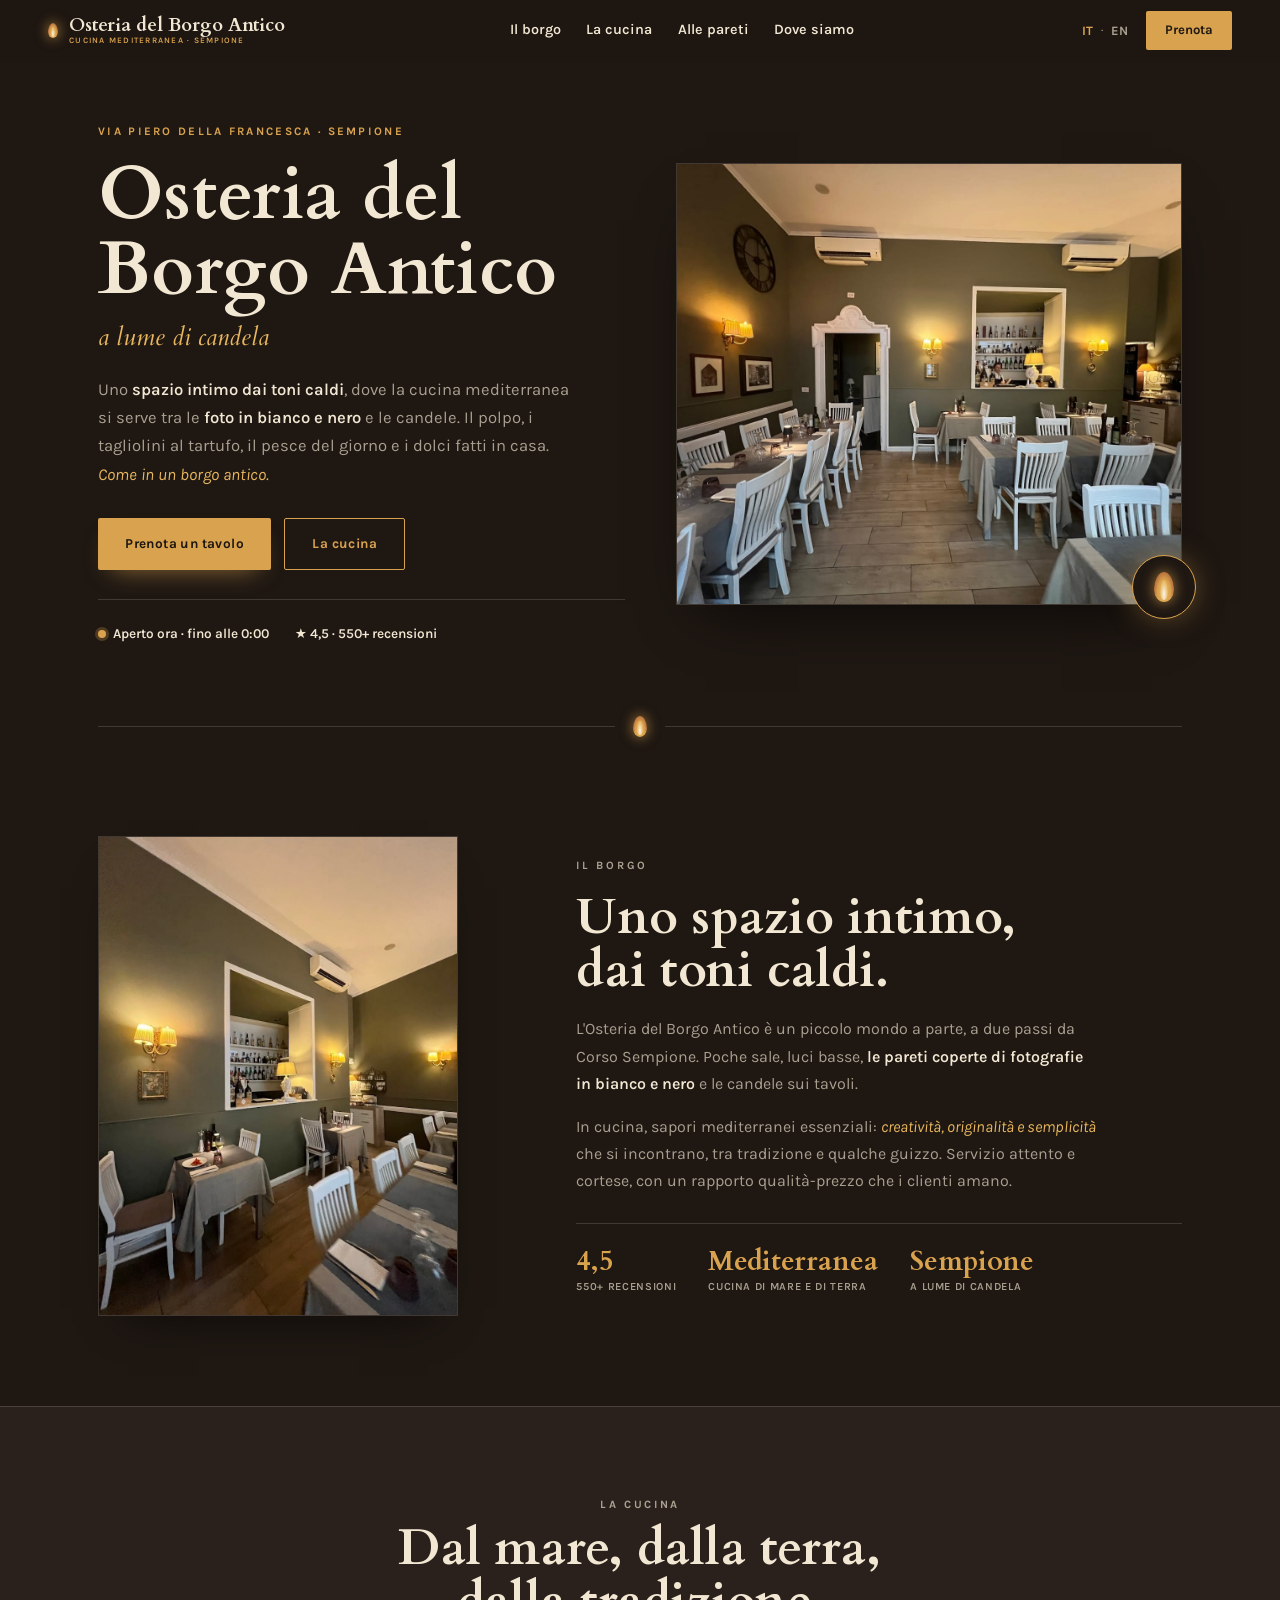
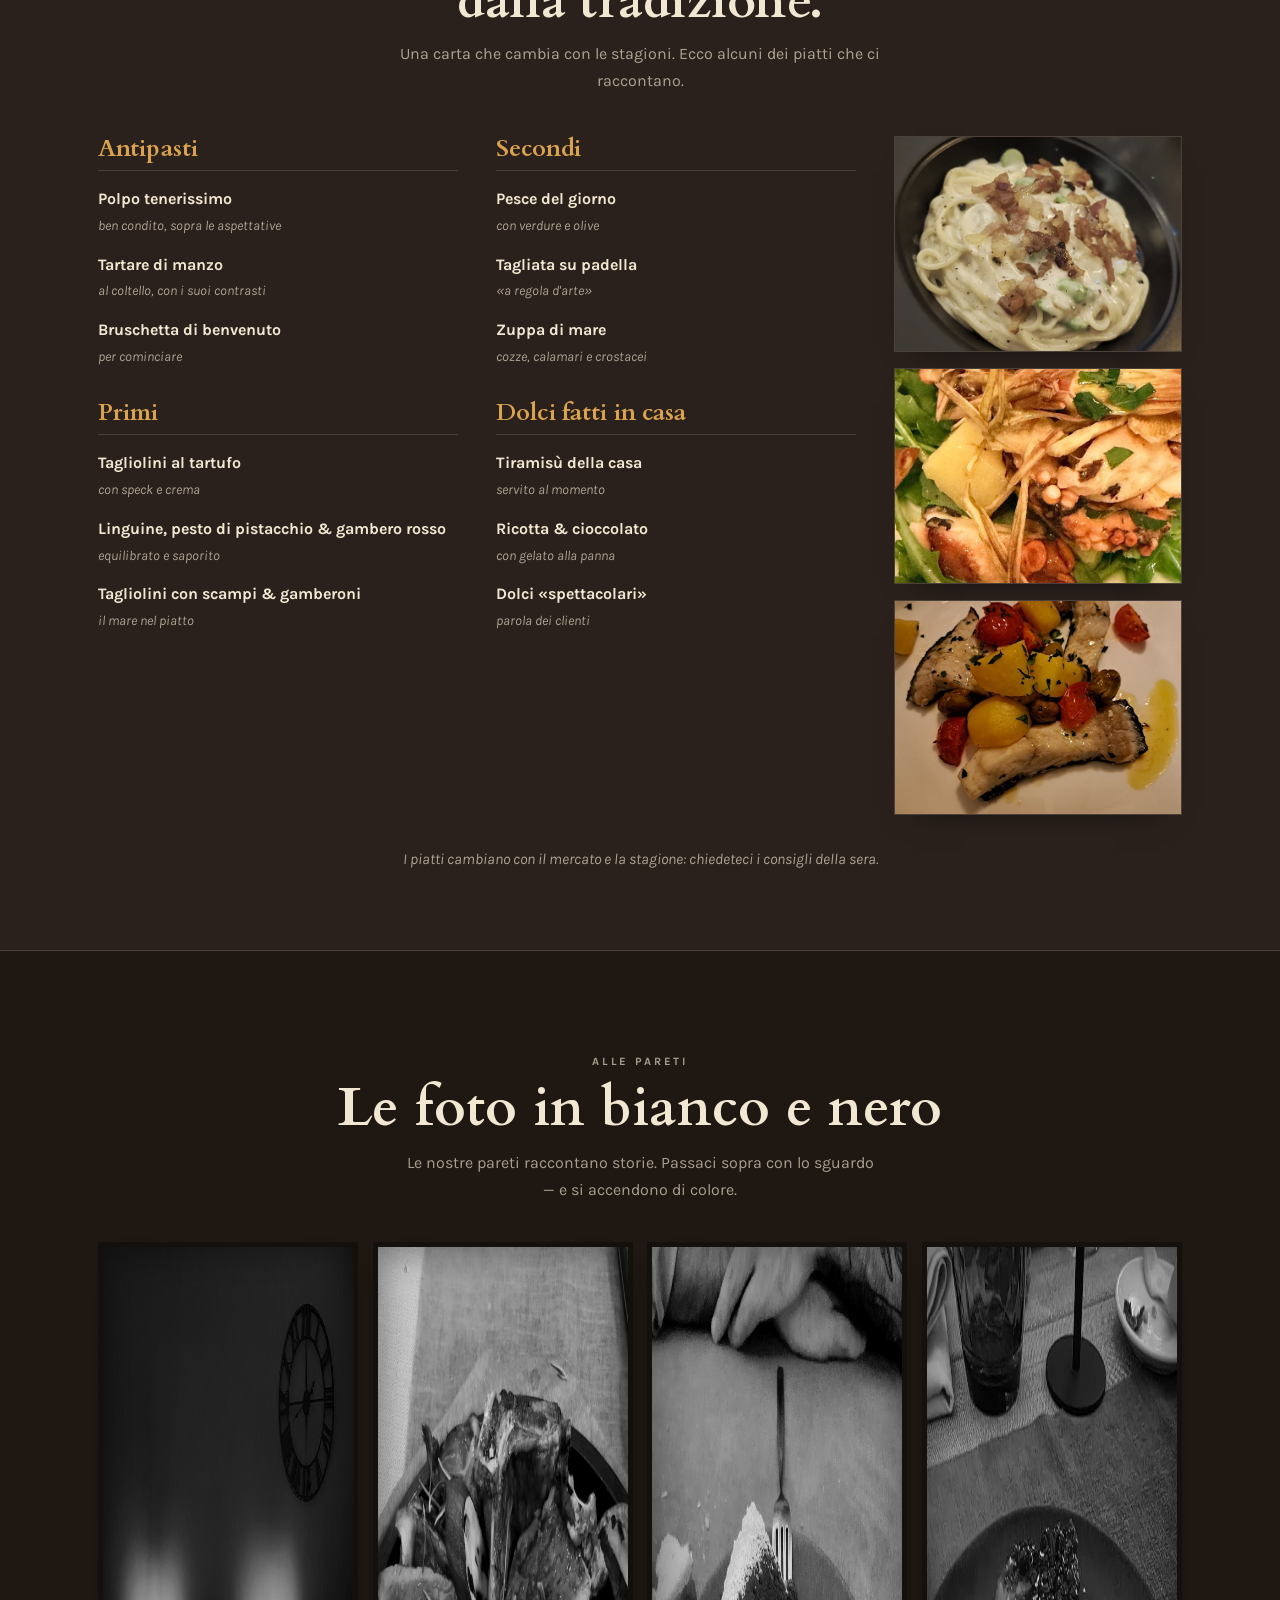
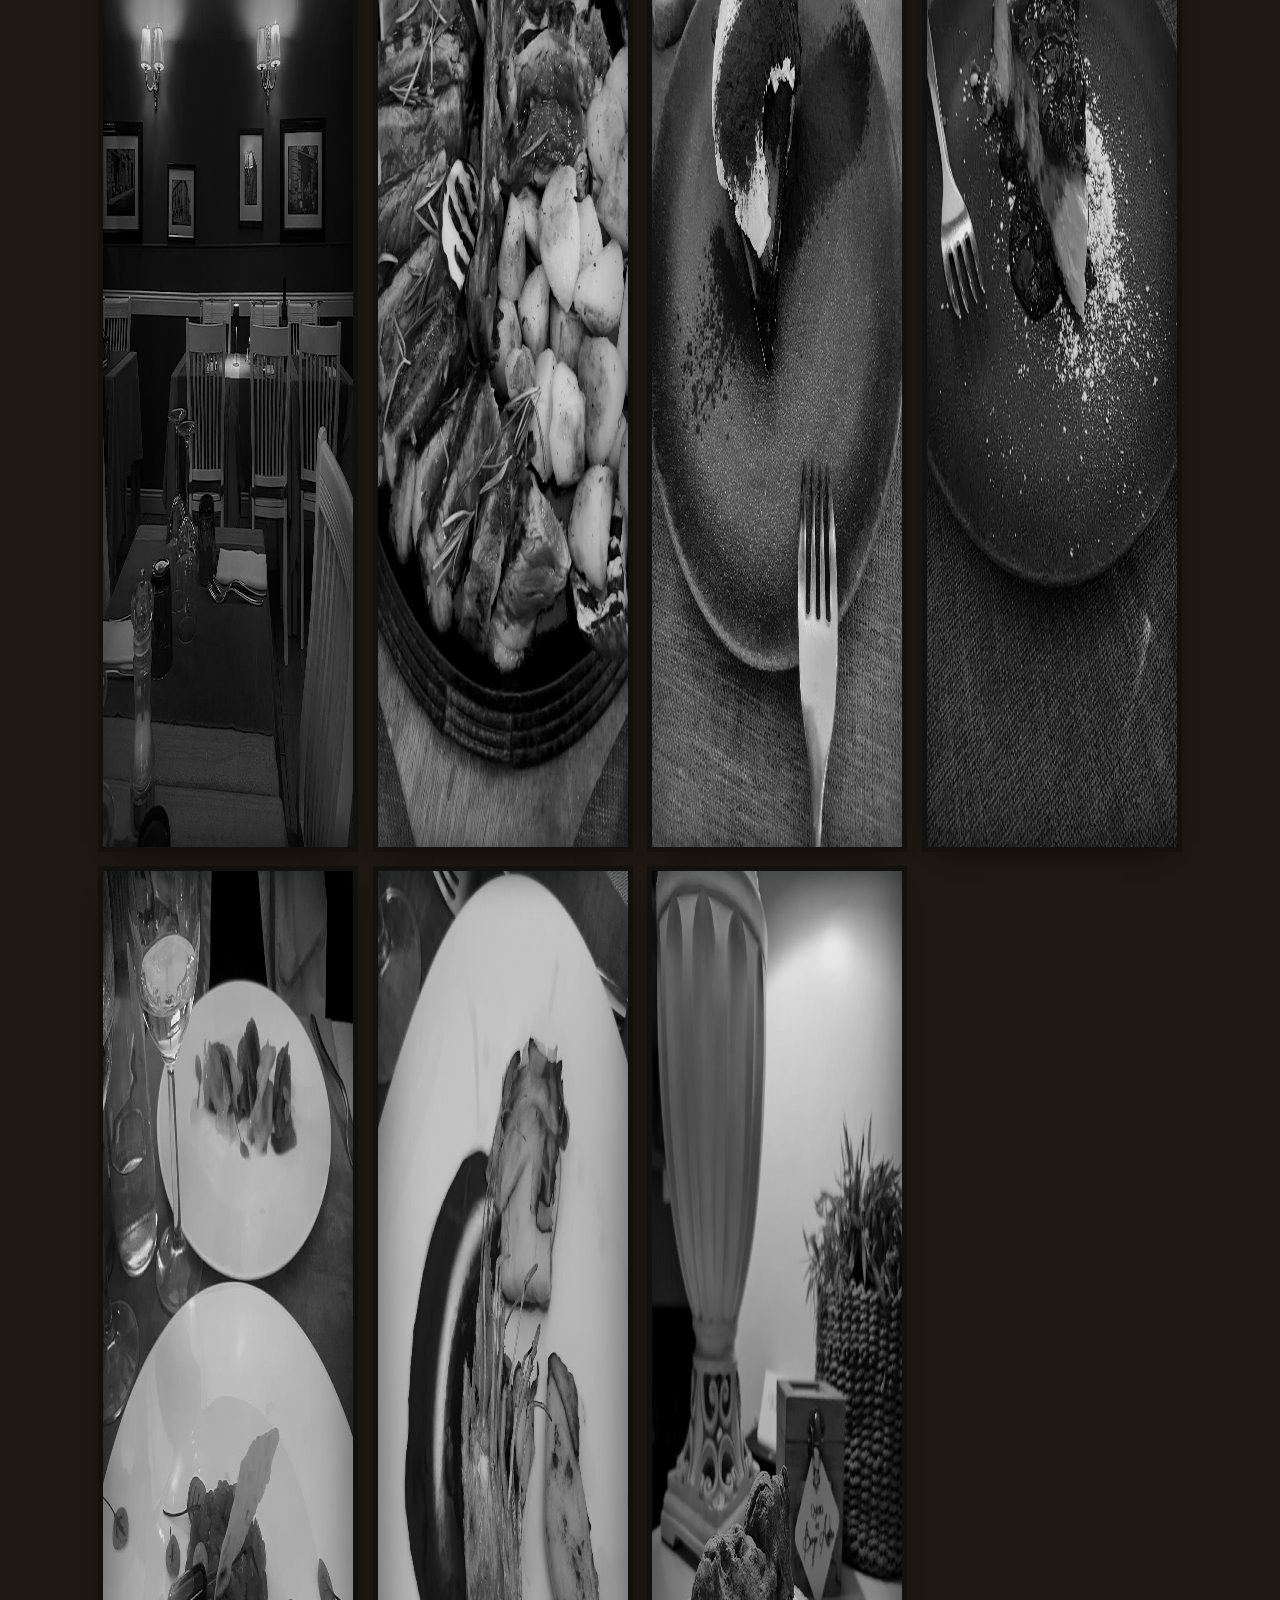
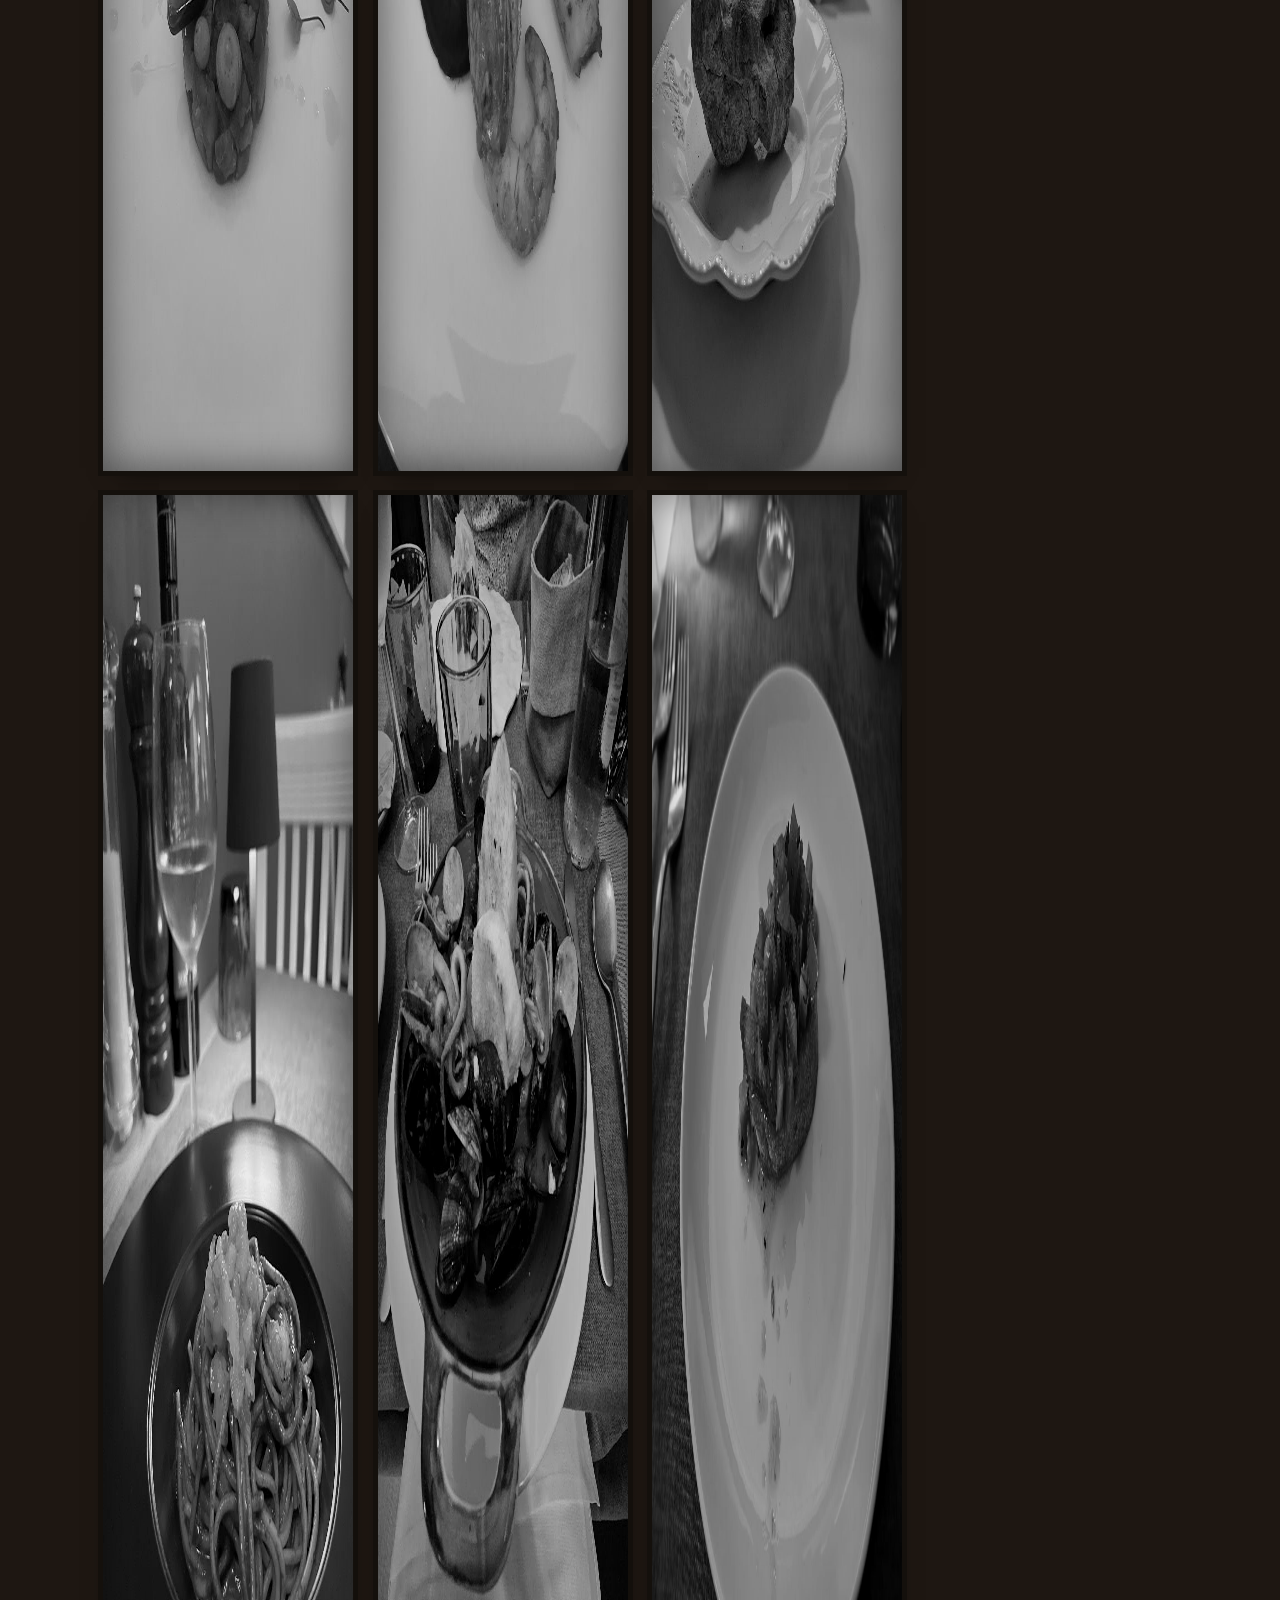
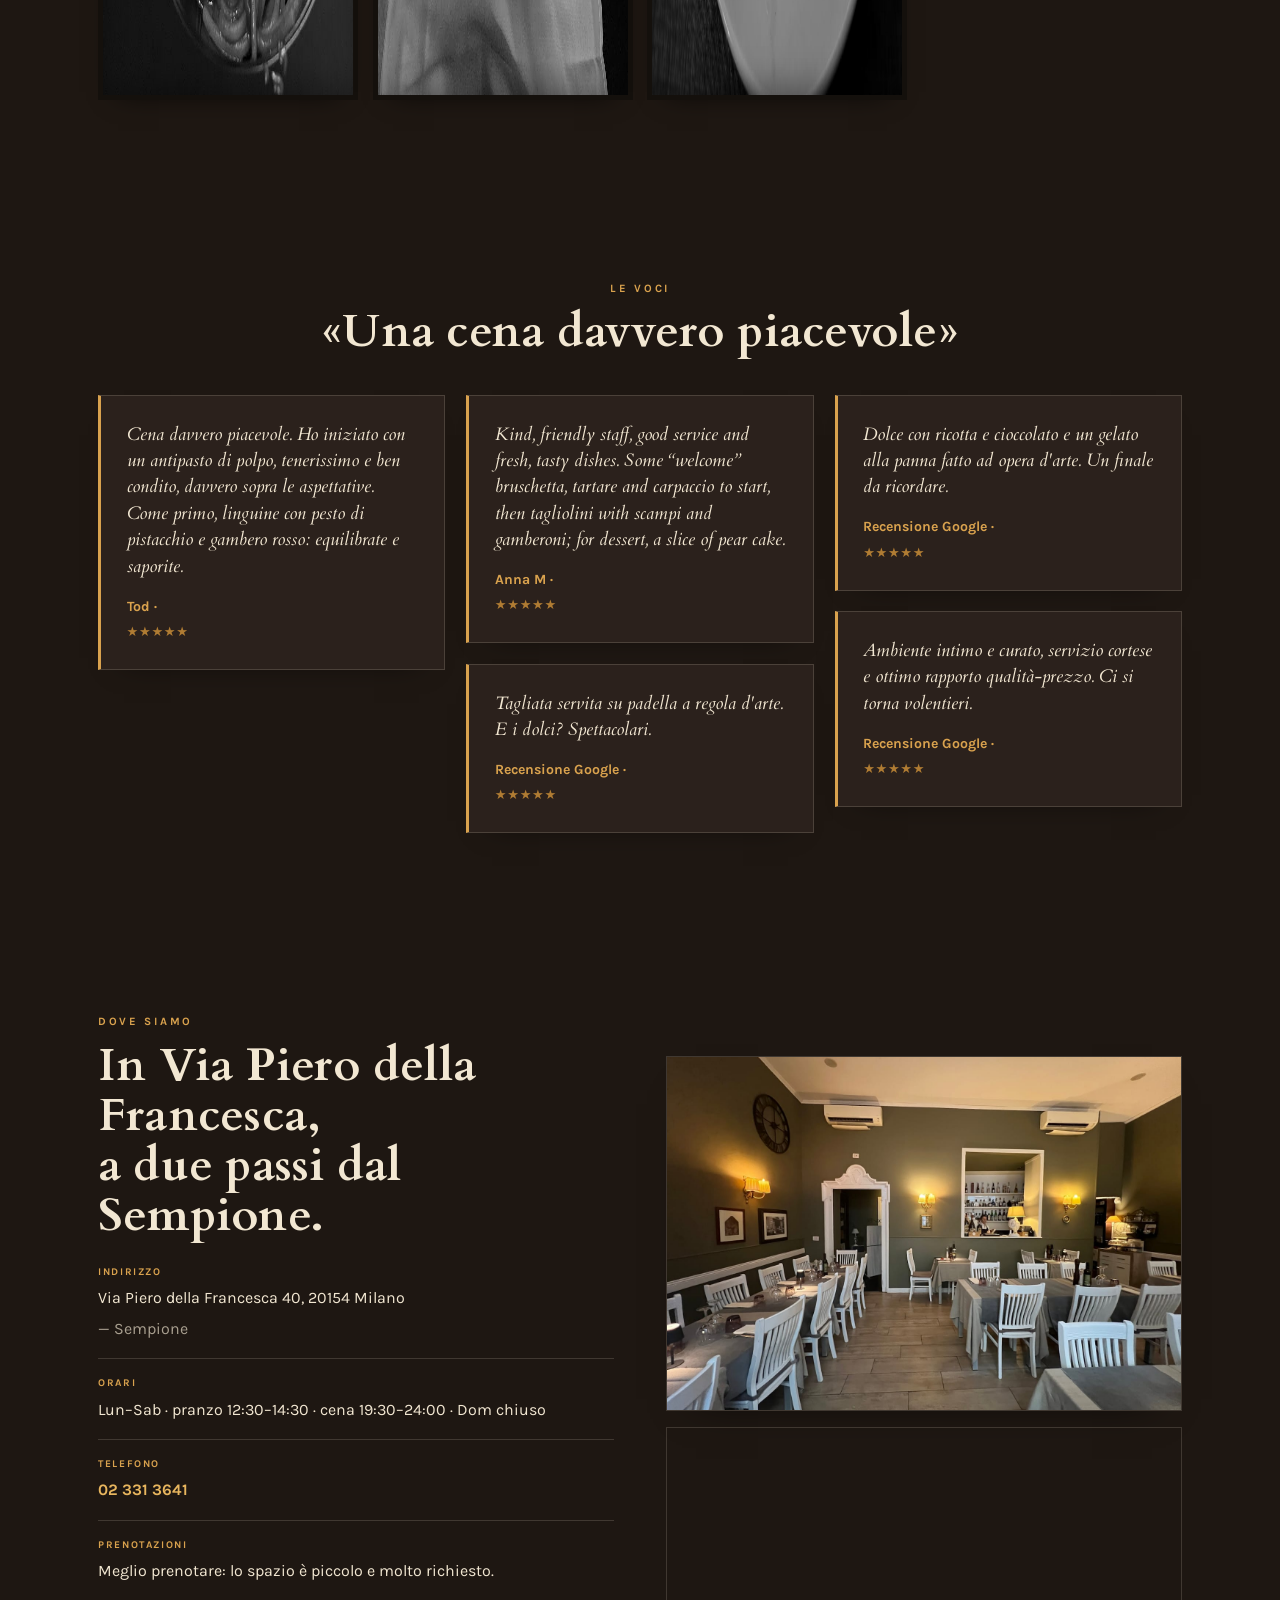
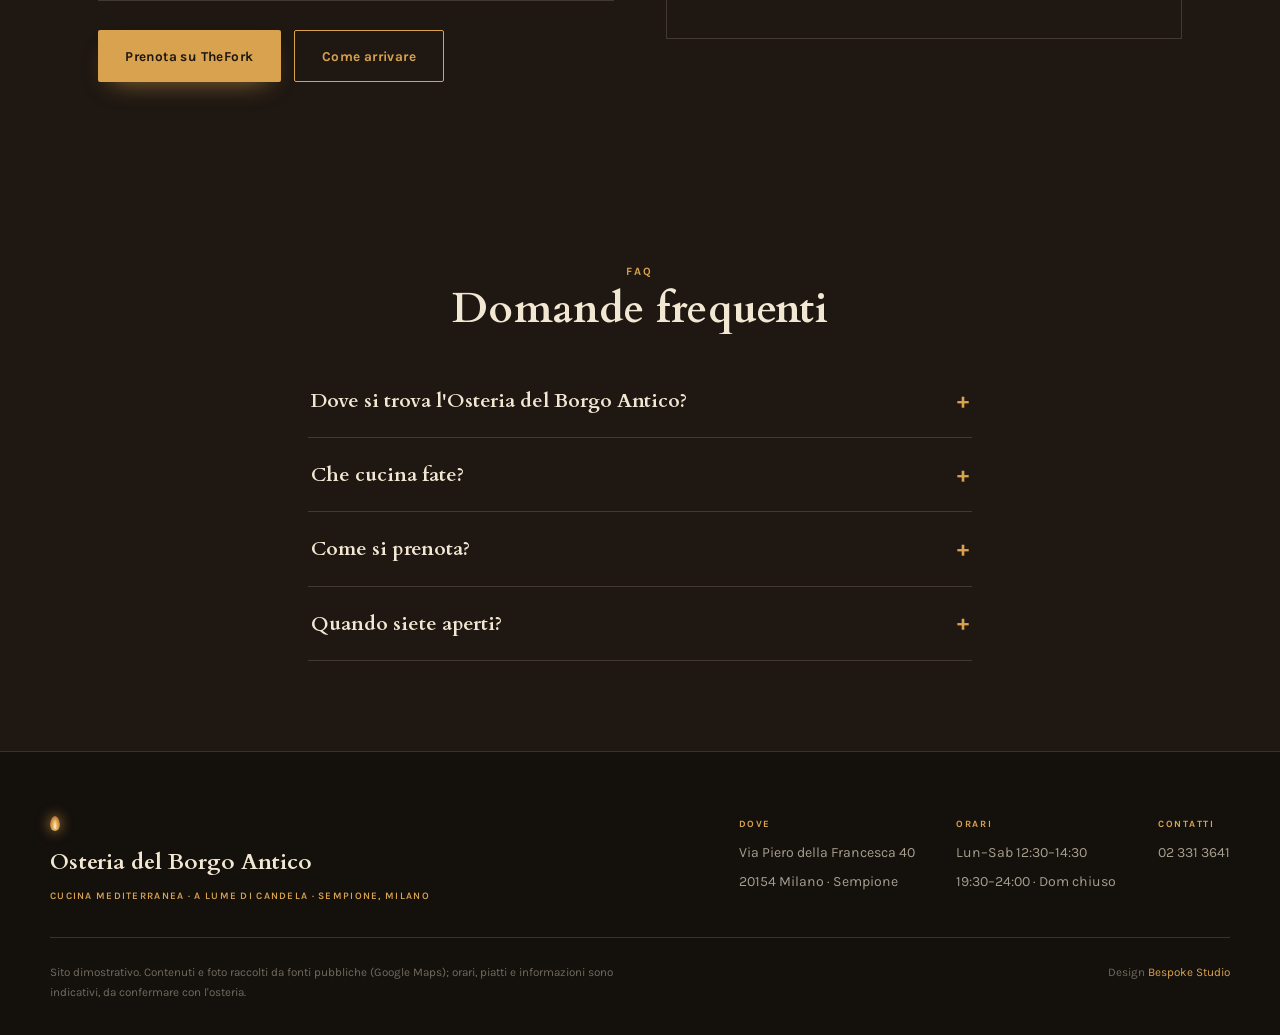
==== commit 90dc1bd6: "Fix drawer mobile: rimosso backdrop-filter dall'header (rompeva position:fixed del pannello nav), bu" ====
--- a/index.html
+++ b/index.html
@@ -25,7 +25,7 @@
 <link rel="preconnect" href="https://fonts.googleapis.com" />
 <link rel="preconnect" href="https://fonts.gstatic.com" crossorigin />
 <link href="https://fonts.googleapis.com/css2?family=Cardo:ital,wght@0,400;0,700;1,400&family=Karla:ital,wght@0,400;0,500;0,600;0,700;1,400&display=swap" rel="stylesheet" />
-<link rel="stylesheet" href="css/styles.css?v=1" />
+<link rel="stylesheet" href="css/styles.css?v=2" />
 <script type="application/ld+json">
 {
   "@context": "https://schema.org", "@type": "Restaurant",
--- a/css/styles.css
+++ b/css/styles.css
@@ -51,7 +51,7 @@
 @keyframes fadeUp{from{opacity:0;transform:translateY(12px)}to{opacity:1;transform:none}}
 
 /* ===== HEADER ===== */
-#site-header{position:sticky;top:0;z-index:90;display:flex;align-items:center;justify-content:space-between;gap:1rem;padding:.7rem clamp(1.15rem,5vw,3rem);background:rgba(30,23,18,.9);backdrop-filter:blur(11px);border-bottom:1px solid transparent;transition:border-color .3s}
+#site-header{position:sticky;top:0;z-index:90;display:flex;align-items:center;justify-content:space-between;gap:1rem;padding:.7rem clamp(1.15rem,5vw,3rem);background:rgba(30,23,18,.96);border-bottom:1px solid transparent;transition:border-color .3s}
 #site-header.scrolled{border-color:var(--line-d)}
 .brand{display:flex;align-items:center;gap:.7rem}
 .brand-txt{display:flex;flex-direction:column;line-height:1.05}
@@ -204,7 +204,7 @@
   .nav{position:fixed;inset:0 0 0 auto;width:min(78vw,320px);flex-direction:column;justify-content:center;gap:1.9rem;background:#14100c;padding:2rem;transform:translateX(100%);transition:transform .35s;z-index:95}
   .nav.open{transform:none}
   .nav a{color:var(--cream);font-size:1.4rem;font-family:var(--disp)}
-  #burger{display:flex}
+  #burger{display:flex;position:relative;z-index:96}
   .hero{grid-template-columns:1fr;gap:2.4rem}
   .hero-photo{aspect-ratio:4/3.2;max-width:560px}
   .storia{grid-template-columns:1fr}
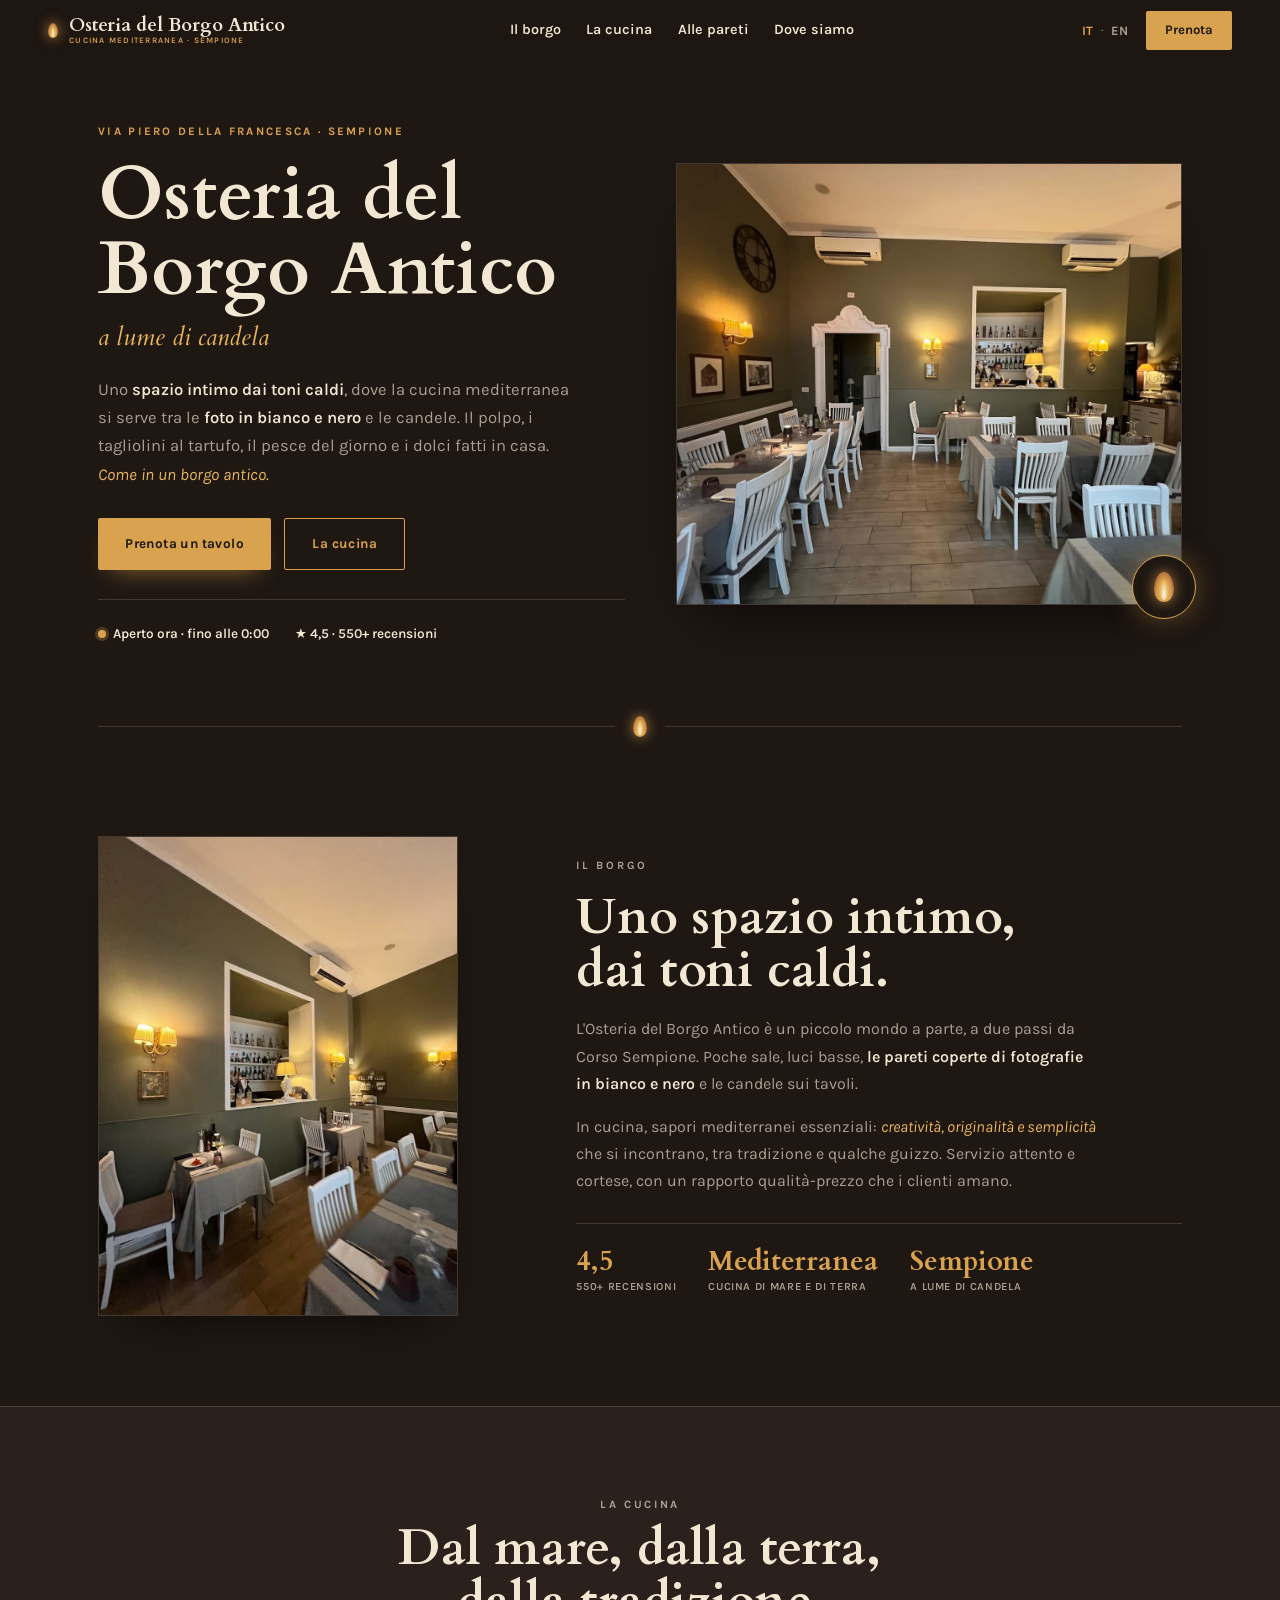
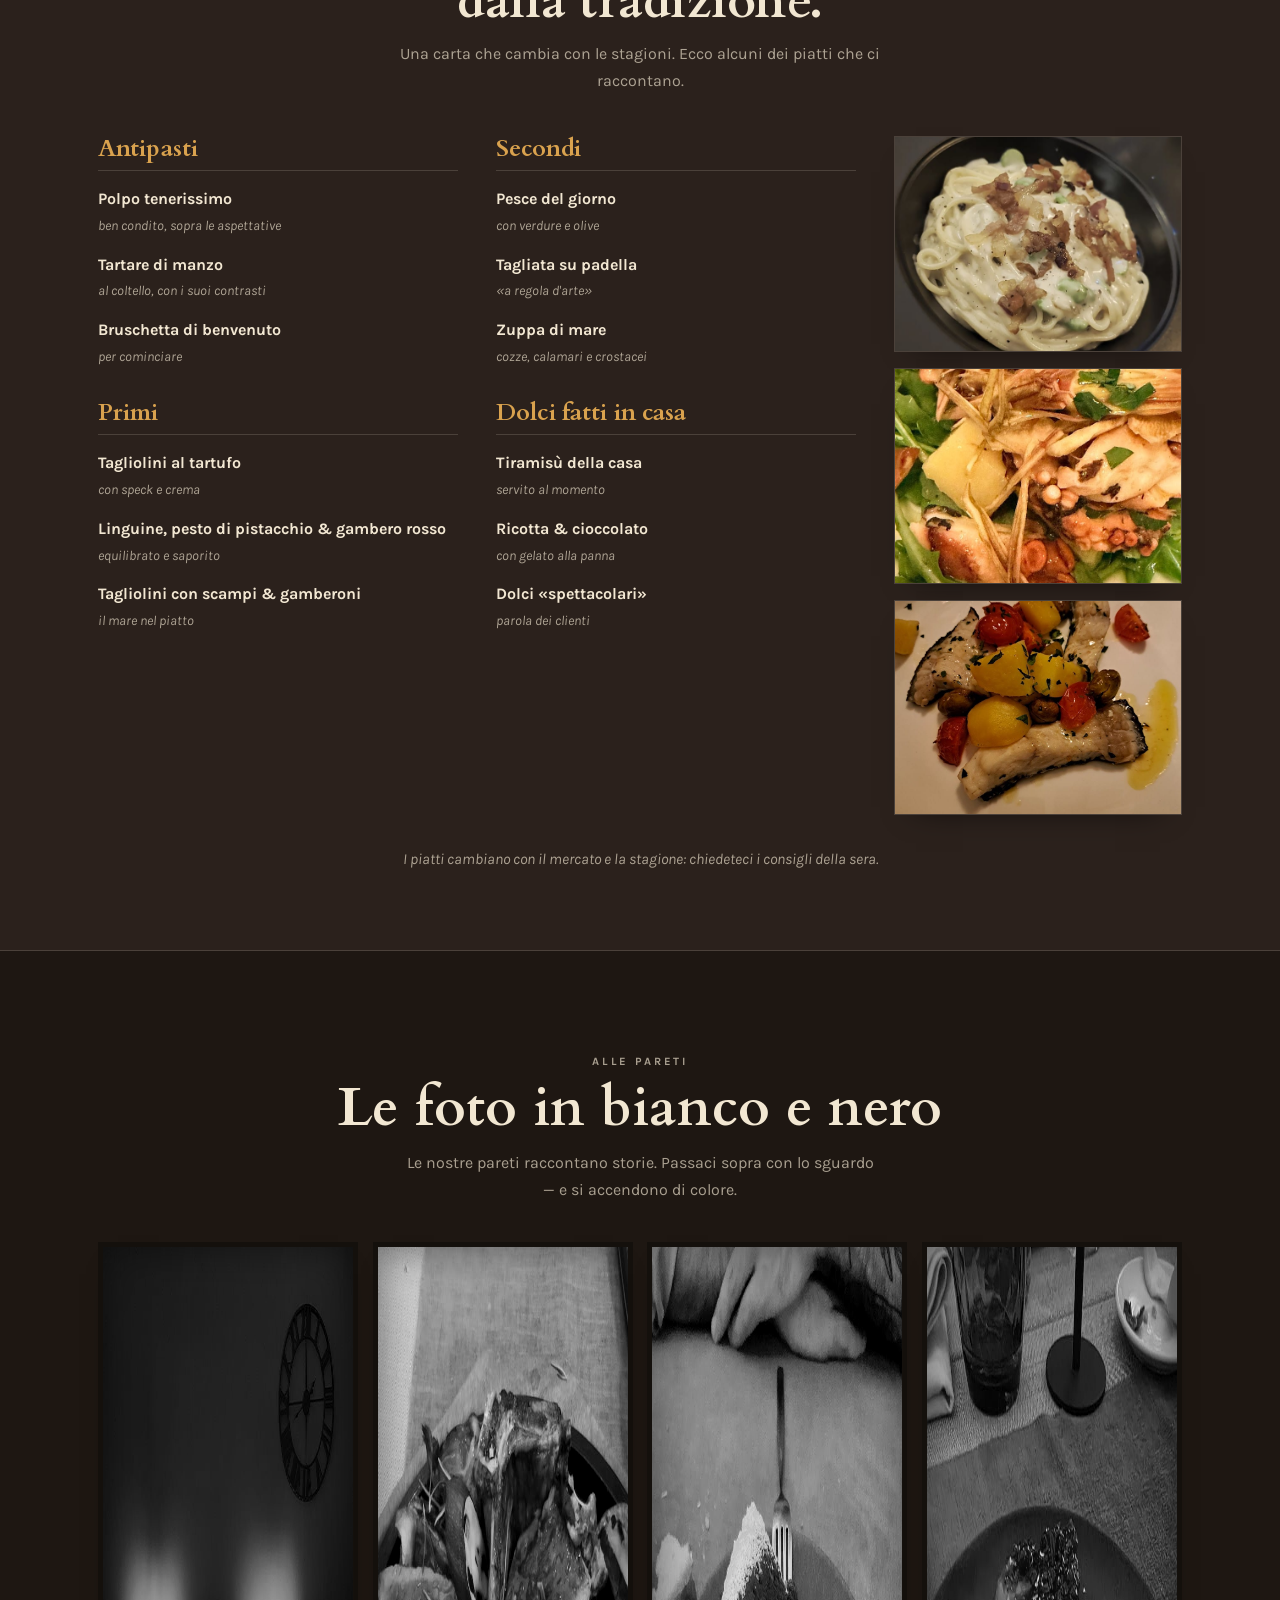
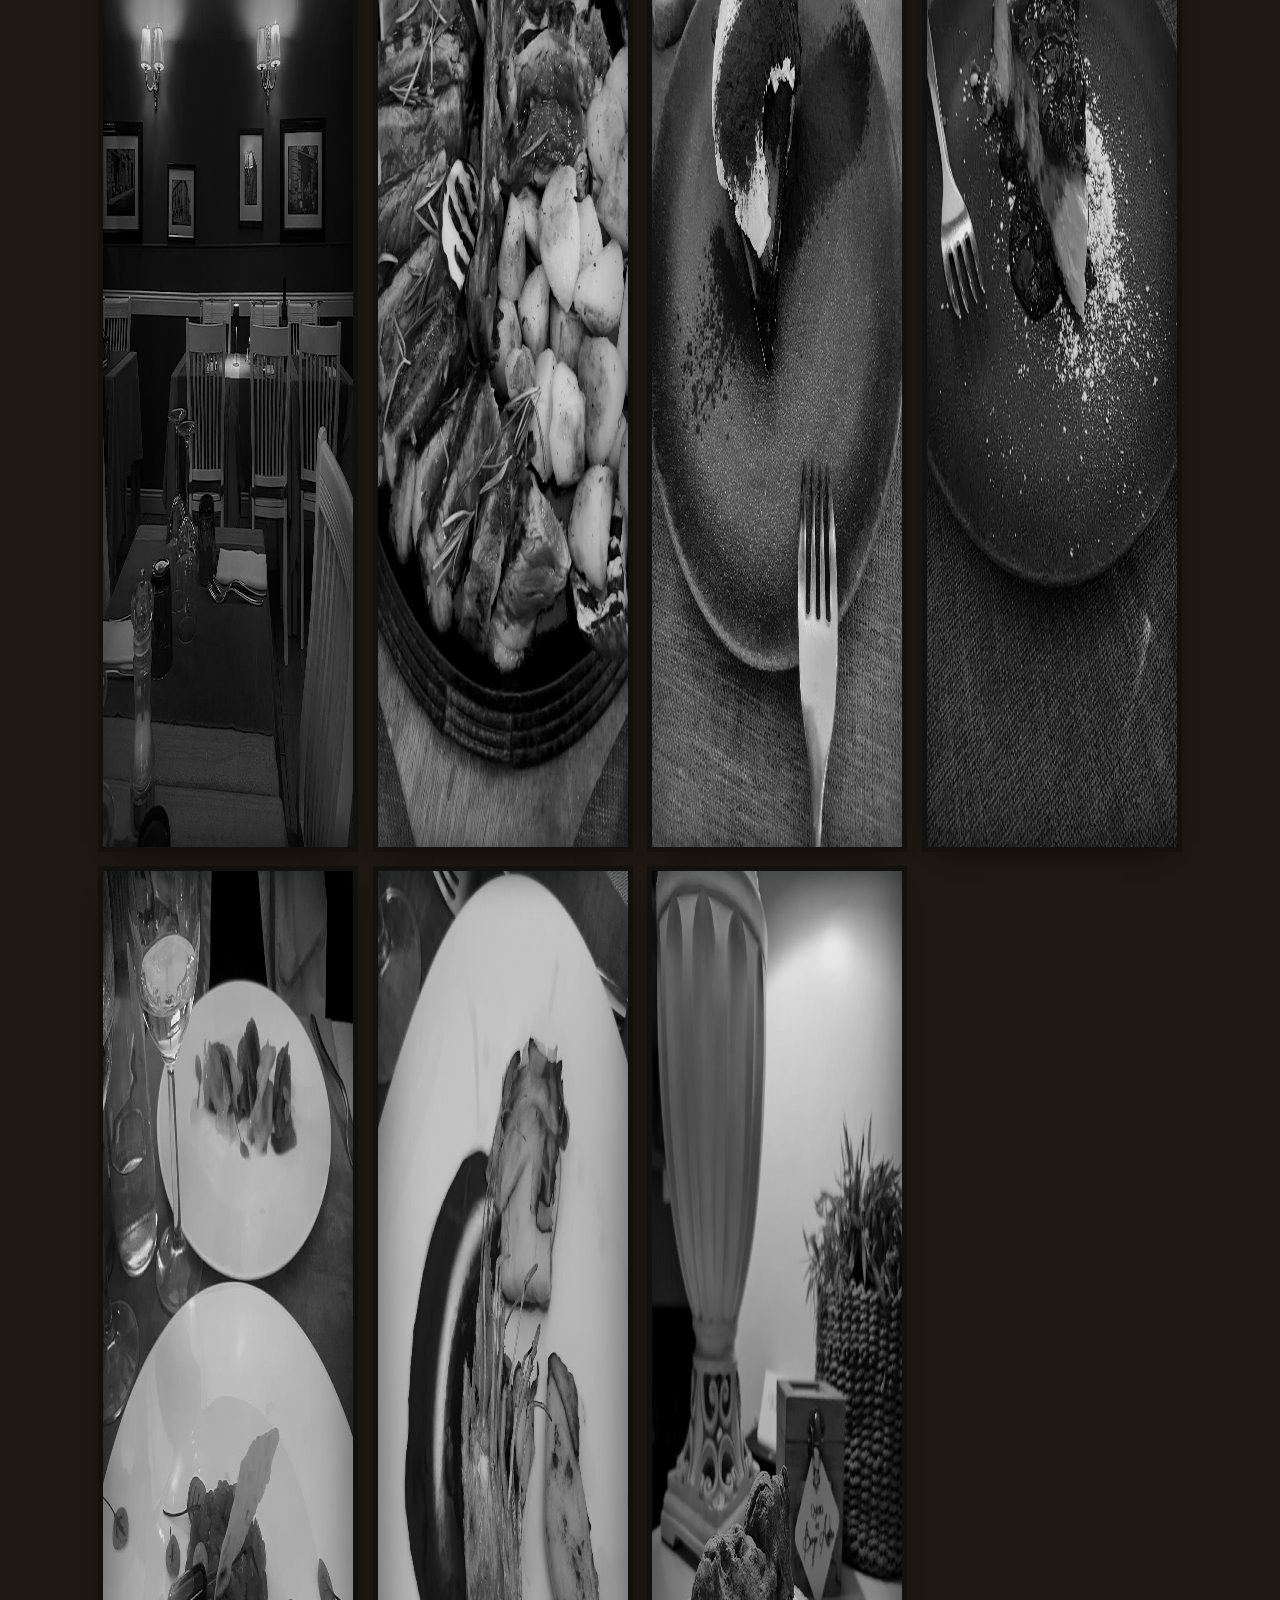
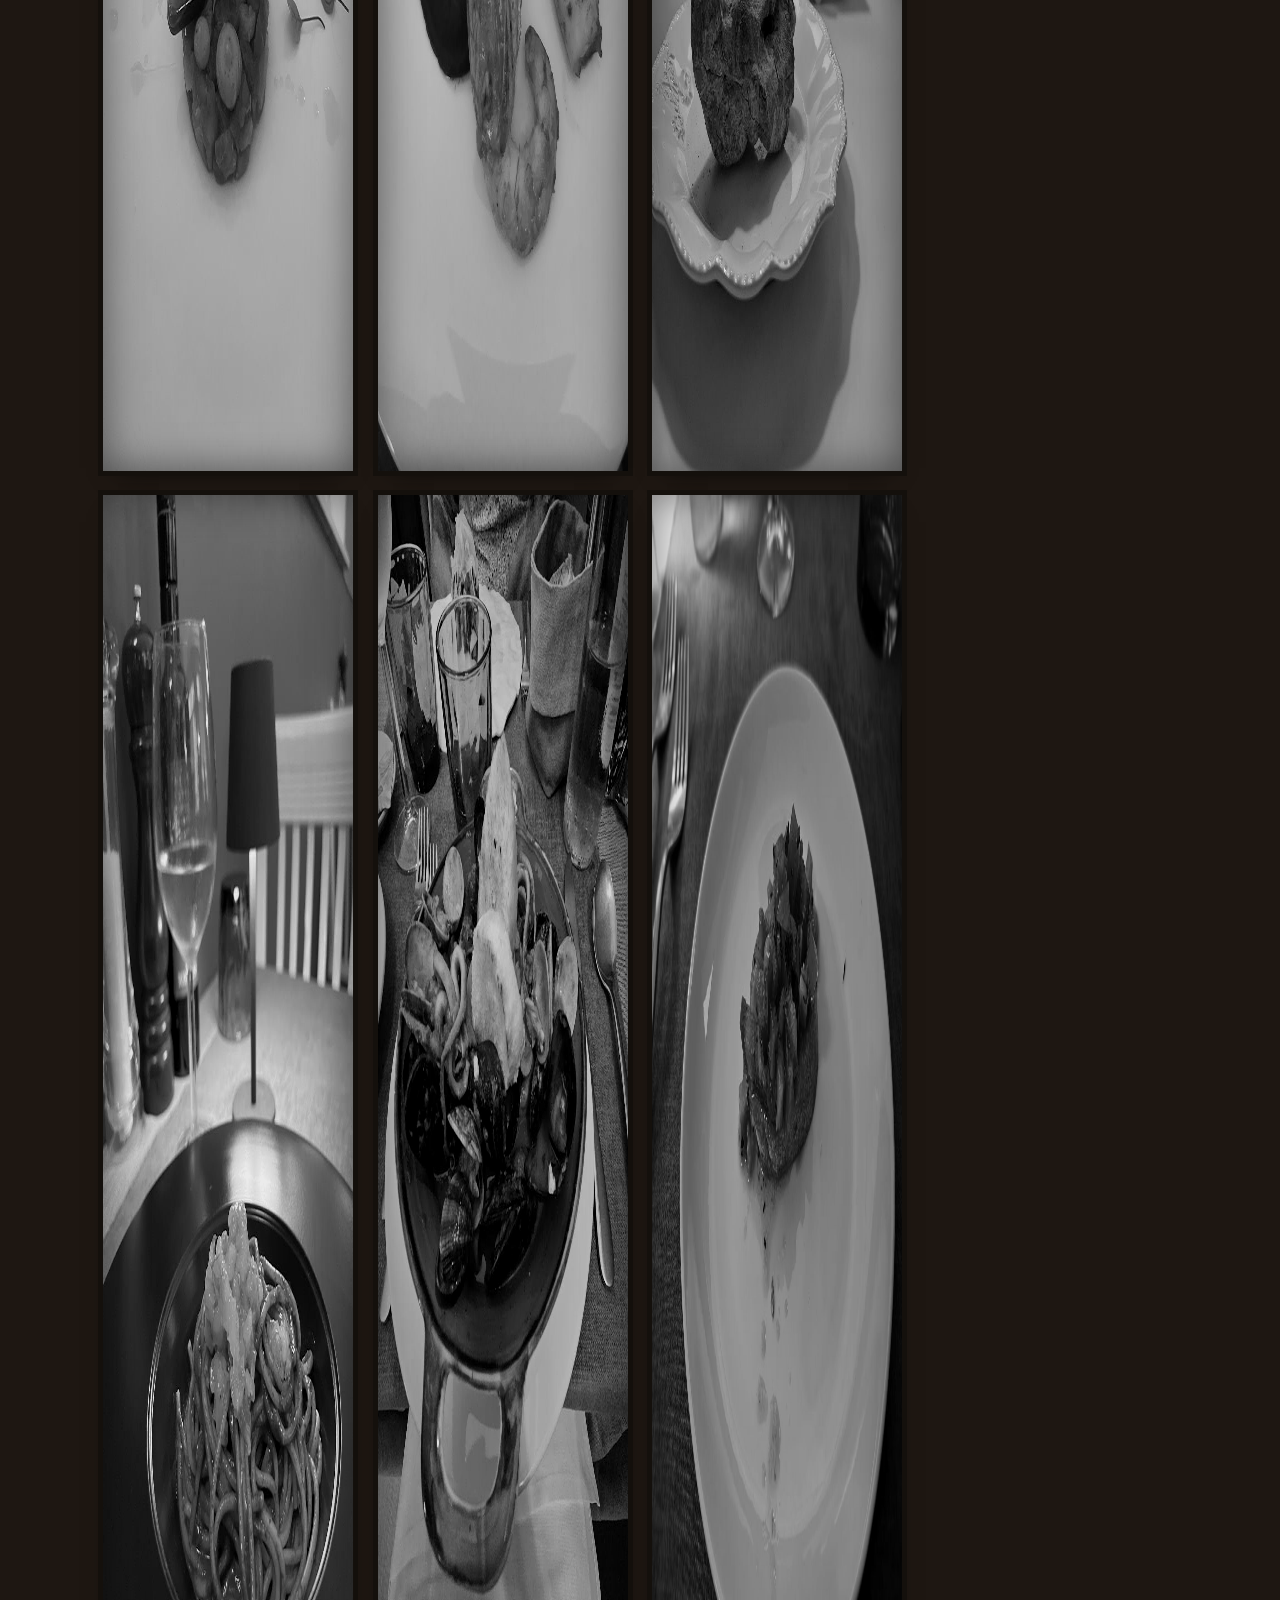
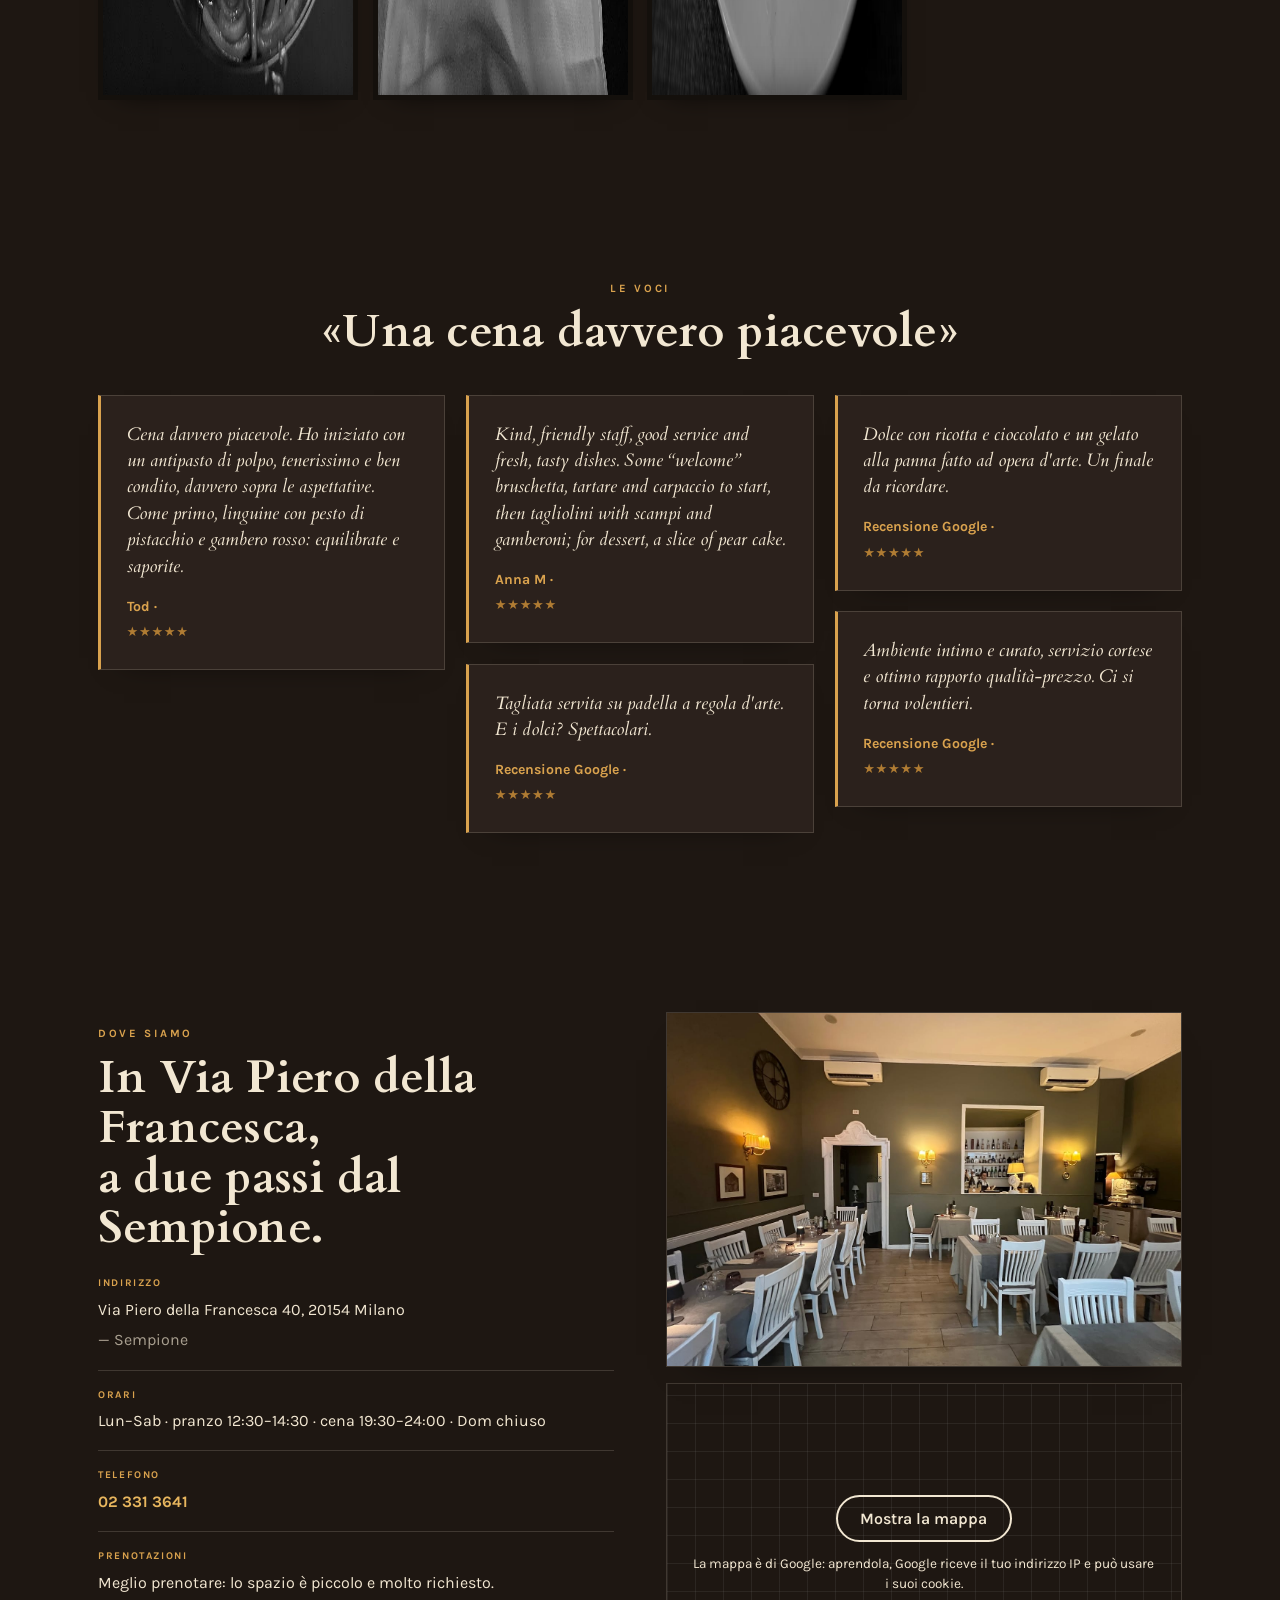
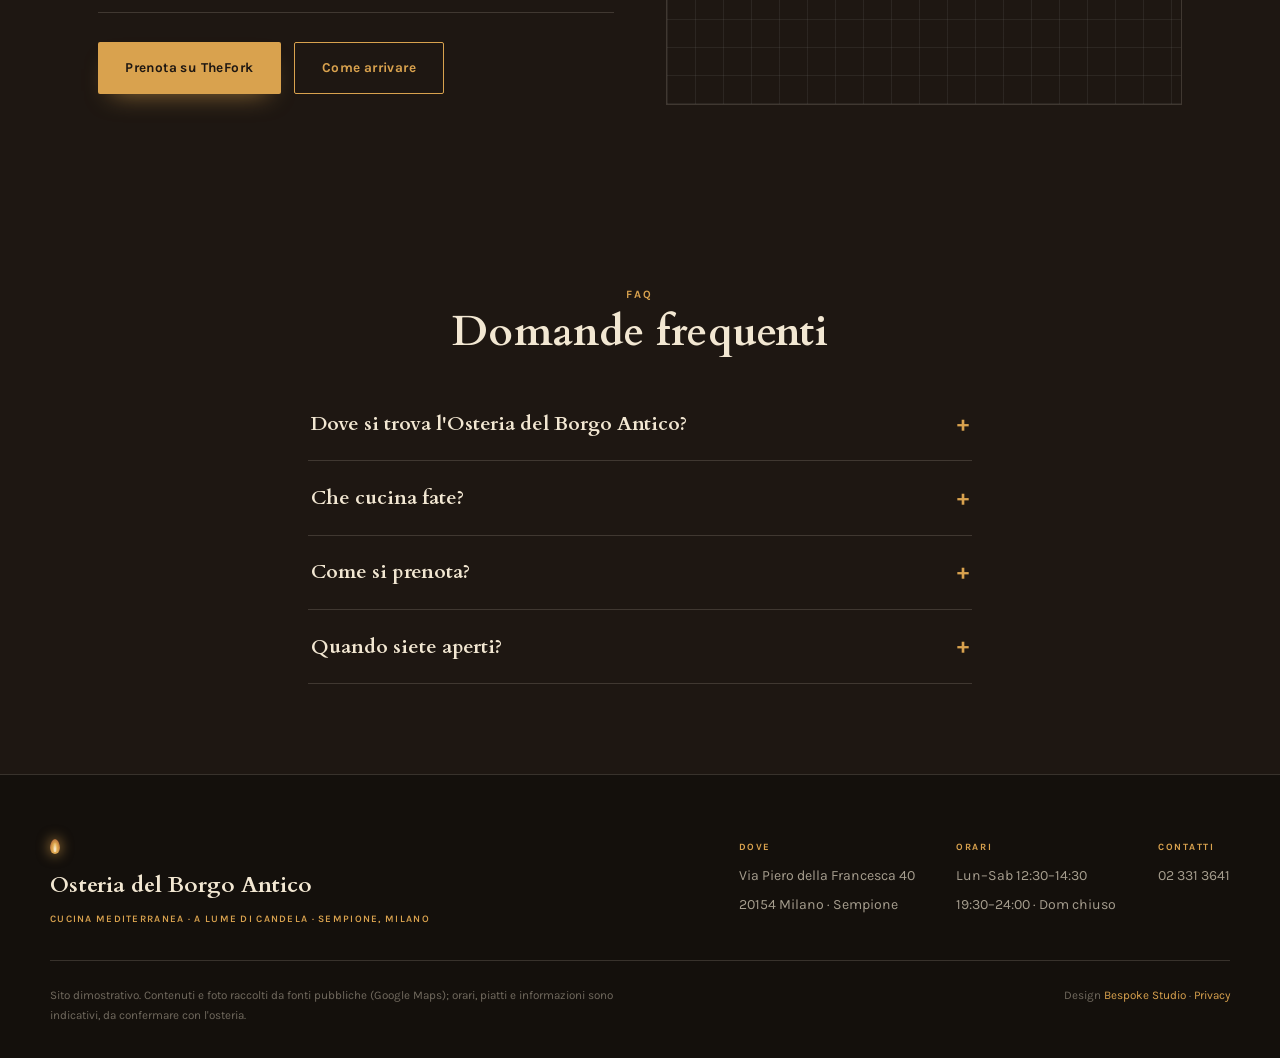
==== commit 339e7460: "Privacy e pulizia: caratteri sul sito, mappa al clic, informativa, noindex - caratteri copiati nel s" ====
--- a/index.html
+++ b/index.html
@@ -3,6 +3,7 @@
 <head>
 <meta charset="UTF-8" />
 <meta name="viewport" content="width=device-width, initial-scale=1.0" />
+<meta name="robots" content="noindex">
 <title>Osteria del Borgo Antico — cucina mediterranea a lume di candela · Milano Sempione</title>
 <meta name="description" content="Osteria del Borgo Antico: uno spazio intimo dai toni caldi in zona Sempione, Via Piero della Francesca 40, Milano. Cucina mediterranea servita tra le foto in bianco e nero e le candele. Polpo, tagliolini al tartufo, pesce e dolci fatti in casa. 550+ recensioni, 4,5★." />
 <link rel="canonical" href="https://rotenzark.github.io/osteria-del-borgo-antico/" />
@@ -22,26 +23,63 @@
 <link rel="icon" href="img/favicon.svg" type="image/svg+xml" />
 <link rel="icon" href="img/favicon-32.png" sizes="32x32" type="image/png" />
 <link rel="apple-touch-icon" href="img/apple-touch-icon.png" />
-<link rel="preconnect" href="https://fonts.googleapis.com" />
-<link rel="preconnect" href="https://fonts.gstatic.com" crossorigin />
-<link href="https://fonts.googleapis.com/css2?family=Cardo:ital,wght@0,400;0,700;1,400&family=Karla:ital,wght@0,400;0,500;0,600;0,700;1,400&display=swap" rel="stylesheet" />
+<link rel="stylesheet" href="fonts/fonts.css?v=1">
 <link rel="stylesheet" href="css/styles.css?v=2" />
 <script type="application/ld+json">
 {
-  "@context": "https://schema.org", "@type": "Restaurant",
+  "@context": "https://schema.org",
+  "@type": "Restaurant",
   "name": "Osteria del Borgo Antico",
   "description": "Osteria dai toni caldi in zona Sempione a Milano: cucina mediterranea servita in uno spazio intimo, tra le foto in bianco e nero e le candele. Antipasti di mare, tagliolini al tartufo, pesce e carne, dolci fatti in casa.",
   "url": "https://rotenzark.github.io/osteria-del-borgo-antico/",
-  "telephone": "+39023313641", "priceRange": "€€€",
-  "servesCuisine": ["Mediterranea", "Italiana", "Pesce"],
+  "telephone": "+39023313641",
+  "priceRange": "€€€",
+  "servesCuisine": [
+    "Mediterranea",
+    "Italiana",
+    "Pesce"
+  ],
   "image": "https://rotenzark.github.io/osteria-del-borgo-antico/img/interno.jpg",
-  "address": { "@type": "PostalAddress", "streetAddress": "Via Piero della Francesca 40", "addressLocality": "Milano", "postalCode": "20154", "addressCountry": "IT" },
-  "geo": { "@type": "GeoCoordinates", "latitude": 45.484247, "longitude": 9.1630491 },
-  "aggregateRating": { "@type": "AggregateRating", "ratingValue": "4.5", "reviewCount": "552" },
+  "address": {
+    "@type": "PostalAddress",
+    "streetAddress": "Via Piero della Francesca 40",
+    "addressLocality": "Milano",
+    "postalCode": "20154",
+    "addressCountry": "IT"
+  },
+  "geo": {
+    "@type": "GeoCoordinates",
+    "latitude": 45.484247,
+    "longitude": 9.1630491
+  },
   "acceptsReservations": "https://www.thefork.it/ristorante/osteria-del-borgo-antico-r50056",
   "openingHoursSpecification": [
-    { "@type": "OpeningHoursSpecification", "dayOfWeek": ["Monday","Tuesday","Wednesday","Thursday","Friday","Saturday"], "opens": "12:30", "closes": "14:30" },
-    { "@type": "OpeningHoursSpecification", "dayOfWeek": ["Monday","Tuesday","Wednesday","Thursday","Friday","Saturday"], "opens": "19:30", "closes": "00:00" }
+    {
+      "@type": "OpeningHoursSpecification",
+      "dayOfWeek": [
+        "Monday",
+        "Tuesday",
+        "Wednesday",
+        "Thursday",
+        "Friday",
+        "Saturday"
+      ],
+      "opens": "12:30",
+      "closes": "14:30"
+    },
+    {
+      "@type": "OpeningHoursSpecification",
+      "dayOfWeek": [
+        "Monday",
+        "Tuesday",
+        "Wednesday",
+        "Thursday",
+        "Friday",
+        "Saturday"
+      ],
+      "opens": "19:30",
+      "closes": "00:00"
+    }
   ]
 }
 </script>
@@ -206,11 +244,11 @@
 <section id="recensioni" class="section recensioni">
   <div class="rev-head reveal"><p class="kicker" data-i18n="rev.kicker">Le voci</p><h2 data-i18n="rev.h2">«Una cena davvero piacevole»</h2></div>
   <div class="rev-grid">
-    <blockquote class="rev reveal"><p>Cena davvero piacevole. Ho iniziato con un antipasto di polpo, tenerissimo e ben condito, davvero sopra le aspettative. Come primo, linguine con pesto di pistacchio e gambero rosso: equilibrate e saporite.</p><cite>Tod · <span>★★★★★</span></cite></blockquote>
+    <blockquote class="rev reveal"><p lang="it">Cena davvero piacevole. Ho iniziato con un antipasto di polpo, tenerissimo e ben condito, davvero sopra le aspettative. Come primo, linguine con pesto di pistacchio e gambero rosso: equilibrate e saporite.</p><cite>Tod · <span>★★★★★</span></cite></blockquote>
     <blockquote class="rev reveal reveal-d1"><p>Kind, friendly staff, good service and fresh, tasty dishes. Some “welcome” bruschetta, tartare and carpaccio to start, then tagliolini with scampi and gamberoni; for dessert, a slice of pear cake.</p><cite>Anna M · <span>★★★★★</span></cite></blockquote>
     <blockquote class="rev reveal reveal-d2"><p>Tagliata servita su padella a regola d'arte. E i dolci? Spettacolari.</p><cite data-i18n="rev.g1">Recensione Google · <span>★★★★★</span></cite></blockquote>
-    <blockquote class="rev reveal"><p>Dolce con ricotta e cioccolato e un gelato alla panna fatto ad opera d'arte. Un finale da ricordare.</p><cite data-i18n="rev.g2">Recensione Google · <span>★★★★★</span></cite></blockquote>
-    <blockquote class="rev reveal reveal-d1"><p>Ambiente intimo e curato, servizio cortese e ottimo rapporto qualità-prezzo. Ci si torna volentieri.</p><cite data-i18n="rev.g3">Recensione Google · <span>★★★★★</span></cite></blockquote>
+    <blockquote class="rev reveal"><p lang="it">Dolce con ricotta e cioccolato e un gelato alla panna fatto ad opera d'arte. Un finale da ricordare.</p><cite data-i18n="rev.g2">Recensione Google · <span>★★★★★</span></cite></blockquote>
+    <blockquote class="rev reveal reveal-d1"><p lang="it">Ambiente intimo e curato, servizio cortese e ottimo rapporto qualità-prezzo. Ci si torna volentieri.</p><cite data-i18n="rev.g3">Recensione Google · <span>★★★★★</span></cite></blockquote>
   </div>
 </section>
 
@@ -233,7 +271,7 @@
     </div>
     <div class="dove-side reveal">
       <figure class="dove-photo"><img src="img/interno.jpg" alt="La sala dell'Osteria del Borgo Antico" width="1600" height="1200" loading="lazy" /></figure>
-      <div class="dove-map"><iframe title="Mappa Osteria del Borgo Antico" src="https://www.google.com/maps?q=Osteria+del+Borgo+Antico+Via+Piero+della+Francesca+Milano&output=embed" loading="lazy" referrerpolicy="no-referrer-when-downgrade"></iframe></div>
+      <div class="dove-map"><div class="mappa-clic" data-mappa-clic style="--mappa-h: 320px"><template><iframe title="Mappa Osteria del Borgo Antico" src="https://www.google.com/maps?q=Osteria+del+Borgo+Antico+Via+Piero+della+Francesca+Milano&output=embed" loading="lazy" referrerpolicy="no-referrer-when-downgrade"></iframe></template><div class="mappa-clic__velo"><a class="mappa-clic__btn" href="https://www.google.com/maps/dir/?api=1&destination=Osteria+del+Borgo+Antico+Via+Piero+della+Francesca+Milano" target="_blank" rel="noopener">Mostra la mappa</a><p class="mappa-clic__nota">La mappa è di Google: aprendola, Google riceve il tuo indirizzo IP e può usare i suoi cookie.</p></div></div></div>
     </div>
   </div>
 </section>
@@ -260,7 +298,7 @@
   </div>
   <div class="foot-bottom">
     <p data-i18n="foot.disclaimer">Sito dimostrativo. Contenuti e foto raccolti da fonti pubbliche (Google Maps); orari, piatti e informazioni sono indicativi, da confermare con l'osteria.</p>
-    <p class="foot-credit">Design <a href="https://bespokestud.io" target="_blank" rel="noopener">Bespoke Studio</a></p>
+    <p class="foot-credit">Design <a href="https://bespokestud.io" target="_blank" rel="noopener">Bespoke Studio</a> · <a href="privacy.html">Privacy</a></p>
   </div>
 </footer>
 
@@ -272,5 +310,6 @@
 
 <div id="lightbox" aria-hidden="true"><button id="lb-close" aria-label="Chiudi">✕</button><img id="lb-img" src="" alt="" /></div>
 <script src="js/main.js?v=1"></script>
+<script src="js/mappa-clic.js?v=1" defer></script>
 </body>
 </html>
--- a/fonts/fonts.css
+++ b/fonts/fonts.css
@@ -0,0 +1,307 @@
+/* Caratteri ospitati sul sito: nessuna richiesta a Google Fonts o Fontshare (giro privacy 1/10/2026). Licenze in LICENSE.txt. */
+/* gothic */
+@font-face {
+  font-family: 'Cardo';
+  font-style: italic;
+  font-weight: 400;
+  font-display: swap;
+  src: url(cardo-v21-wlpxgwjKBV1pqhv97LQx3F5O.woff2) format('woff2');
+  unicode-range: U+0304-0305, U+0308, U+0331, U+10330-1034A;
+}
+/* greek-ext */
+@font-face {
+  font-family: 'Cardo';
+  font-style: italic;
+  font-weight: 400;
+  font-display: swap;
+  src: url(cardo-v21-wlpxgwjKBV1pqhv97I8x3F5O.woff2) format('woff2');
+  unicode-range: U+1F00-1FFF;
+}
+/* greek */
+@font-face {
+  font-family: 'Cardo';
+  font-style: italic;
+  font-weight: 400;
+  font-display: swap;
+  src: url(cardo-v21-wlpxgwjKBV1pqhv97IAx3F5O.woff2) format('woff2');
+  unicode-range: U+0370-0377, U+037A-037F, U+0384-038A, U+038C, U+038E-03A1, U+03A3-03FF;
+}
+/* hebrew */
+@font-face {
+  font-family: 'Cardo';
+  font-style: italic;
+  font-weight: 400;
+  font-display: swap;
+  src: url(cardo-v21-wlpxgwjKBV1pqhv97IEx3F5O.woff2) format('woff2');
+  unicode-range: U+0307-0308, U+0590-05FF, U+200C-2010, U+20AA, U+25CC, U+FB1D-FB4F;
+}
+/* old-italic */
+@font-face {
+  font-family: 'Cardo';
+  font-style: italic;
+  font-weight: 400;
+  font-display: swap;
+  src: url(cardo-v21-wlpxgwjKBV1pqhv97MEx3F5O.woff2) format('woff2');
+  unicode-range: U+10300-1032F;
+}
+/* runic */
+@font-face {
+  font-family: 'Cardo';
+  font-style: italic;
+  font-weight: 400;
+  font-display: swap;
+  src: url(cardo-v21-wlpxgwjKBV1pqhv97Lcx3F5O.woff2) format('woff2');
+  unicode-range: U+16A0-16F8;
+}
+/* latin-ext */
+@font-face {
+  font-family: 'Cardo';
+  font-style: italic;
+  font-weight: 400;
+  font-display: swap;
+  src: url(cardo-v21-wlpxgwjKBV1pqhv97I0x3F5O.woff2) format('woff2');
+  unicode-range: U+0100-02BA, U+02BD-02C5, U+02C7-02CC, U+02CE-02D7, U+02DD-02FF, U+0304, U+0308, U+0329, U+1D00-1DBF, U+1E00-1E9F, U+1EF2-1EFF, U+2020, U+20A0-20AB, U+20AD-20C0, U+2113, U+2C60-2C7F, U+A720-A7FF;
+}
+/* latin */
+@font-face {
+  font-family: 'Cardo';
+  font-style: italic;
+  font-weight: 400;
+  font-display: swap;
+  src: url(cardo-v21-wlpxgwjKBV1pqhv97IMx3A.woff2) format('woff2');
+  unicode-range: U+0000-00FF, U+0131, U+0152-0153, U+02BB-02BC, U+02C6, U+02DA, U+02DC, U+0304, U+0308, U+0329, U+2000-206F, U+20AC, U+2122, U+2191, U+2193, U+2212, U+2215, U+FEFF, U+FFFD;
+}
+/* gothic */
+@font-face {
+  font-family: 'Cardo';
+  font-style: normal;
+  font-weight: 400;
+  font-display: swap;
+  src: url(cardo-v21-wlp_gwjKBV1pqhvP3IEp2A.woff2) format('woff2');
+  unicode-range: U+0304-0305, U+0308, U+0331, U+10330-1034A;
+}
+/* greek-ext */
+@font-face {
+  font-family: 'Cardo';
+  font-style: normal;
+  font-weight: 400;
+  font-display: swap;
+  src: url(cardo-v21-wlp_gwjKBV1pqhv03IEp2A.woff2) format('woff2');
+  unicode-range: U+1F00-1FFF;
+}
+/* greek */
+@font-face {
+  font-family: 'Cardo';
+  font-style: normal;
+  font-weight: 400;
+  font-display: swap;
+  src: url(cardo-v21-wlp_gwjKBV1pqhv73IEp2A.woff2) format('woff2');
+  unicode-range: U+0370-0377, U+037A-037F, U+0384-038A, U+038C, U+038E-03A1, U+03A3-03FF;
+}
+/* hebrew */
+@font-face {
+  font-family: 'Cardo';
+  font-style: normal;
+  font-weight: 400;
+  font-display: swap;
+  src: url(cardo-v21-wlp_gwjKBV1pqhv63IEp2A.woff2) format('woff2');
+  unicode-range: U+0307-0308, U+0590-05FF, U+200C-2010, U+20AA, U+25CC, U+FB1D-FB4F;
+}
+/* old-italic */
+@font-face {
+  font-family: 'Cardo';
+  font-style: normal;
+  font-weight: 400;
+  font-display: swap;
+  src: url(cardo-v21-wlp_gwjKBV1pqhu63IEp2A.woff2) format('woff2');
+  unicode-range: U+10300-1032F;
+}
+/* runic */
+@font-face {
+  font-family: 'Cardo';
+  font-style: normal;
+  font-weight: 400;
+  font-display: swap;
+  src: url(cardo-v21-wlp_gwjKBV1pqhvM3IEp2A.woff2) format('woff2');
+  unicode-range: U+16A0-16F8;
+}
+/* latin-ext */
+@font-face {
+  font-family: 'Cardo';
+  font-style: normal;
+  font-weight: 400;
+  font-display: swap;
+  src: url(cardo-v21-wlp_gwjKBV1pqhv23IEp2A.woff2) format('woff2');
+  unicode-range: U+0100-02BA, U+02BD-02C5, U+02C7-02CC, U+02CE-02D7, U+02DD-02FF, U+0304, U+0308, U+0329, U+1D00-1DBF, U+1E00-1E9F, U+1EF2-1EFF, U+2020, U+20A0-20AB, U+20AD-20C0, U+2113, U+2C60-2C7F, U+A720-A7FF;
+}
+/* latin */
+@font-face {
+  font-family: 'Cardo';
+  font-style: normal;
+  font-weight: 400;
+  font-display: swap;
+  src: url(cardo-v21-wlp_gwjKBV1pqhv43IE.woff2) format('woff2');
+  unicode-range: U+0000-00FF, U+0131, U+0152-0153, U+02BB-02BC, U+02C6, U+02DA, U+02DC, U+0304, U+0308, U+0329, U+2000-206F, U+20AC, U+2122, U+2191, U+2193, U+2212, U+2215, U+FEFF, U+FFFD;
+}
+/* gothic */
+@font-face {
+  font-family: 'Cardo';
+  font-style: normal;
+  font-weight: 700;
+  font-display: swap;
+  src: url(cardo-v21-wlpygwjKBV1pqhND-ZQh-WN3aQ.woff2) format('woff2');
+  unicode-range: U+0304-0305, U+0308, U+0331, U+10330-1034A;
+}
+/* greek-ext */
+@font-face {
+  font-family: 'Cardo';
+  font-style: normal;
+  font-weight: 700;
+  font-display: swap;
+  src: url(cardo-v21-wlpygwjKBV1pqhND-ZQa-WN3aQ.woff2) format('woff2');
+  unicode-range: U+1F00-1FFF;
+}
+/* greek */
+@font-face {
+  font-family: 'Cardo';
+  font-style: normal;
+  font-weight: 700;
+  font-display: swap;
+  src: url(cardo-v21-wlpygwjKBV1pqhND-ZQV-WN3aQ.woff2) format('woff2');
+  unicode-range: U+0370-0377, U+037A-037F, U+0384-038A, U+038C, U+038E-03A1, U+03A3-03FF;
+}
+/* hebrew */
+@font-face {
+  font-family: 'Cardo';
+  font-style: normal;
+  font-weight: 700;
+  font-display: swap;
+  src: url(cardo-v21-wlpygwjKBV1pqhND-ZQU-WN3aQ.woff2) format('woff2');
+  unicode-range: U+0307-0308, U+0590-05FF, U+200C-2010, U+20AA, U+25CC, U+FB1D-FB4F;
+}
+/* old-italic */
+@font-face {
+  font-family: 'Cardo';
+  font-style: normal;
+  font-weight: 700;
+  font-display: swap;
+  src: url(cardo-v21-wlpygwjKBV1pqhND-ZRU-WN3aQ.woff2) format('woff2');
+  unicode-range: U+10300-1032F;
+}
+/* runic */
+@font-face {
+  font-family: 'Cardo';
+  font-style: normal;
+  font-weight: 700;
+  font-display: swap;
+  src: url(cardo-v21-wlpygwjKBV1pqhND-ZQi-WN3aQ.woff2) format('woff2');
+  unicode-range: U+16A0-16F8;
+}
+/* latin-ext */
+@font-face {
+  font-family: 'Cardo';
+  font-style: normal;
+  font-weight: 700;
+  font-display: swap;
+  src: url(cardo-v21-wlpygwjKBV1pqhND-ZQY-WN3aQ.woff2) format('woff2');
+  unicode-range: U+0100-02BA, U+02BD-02C5, U+02C7-02CC, U+02CE-02D7, U+02DD-02FF, U+0304, U+0308, U+0329, U+1D00-1DBF, U+1E00-1E9F, U+1EF2-1EFF, U+2020, U+20A0-20AB, U+20AD-20C0, U+2113, U+2C60-2C7F, U+A720-A7FF;
+}
+/* latin */
+@font-face {
+  font-family: 'Cardo';
+  font-style: normal;
+  font-weight: 700;
+  font-display: swap;
+  src: url(cardo-v21-wlpygwjKBV1pqhND-ZQW-WM.woff2) format('woff2');
+  unicode-range: U+0000-00FF, U+0131, U+0152-0153, U+02BB-02BC, U+02C6, U+02DA, U+02DC, U+0304, U+0308, U+0329, U+2000-206F, U+20AC, U+2122, U+2191, U+2193, U+2212, U+2215, U+FEFF, U+FFFD;
+}
+/* latin-ext */
+@font-face {
+  font-family: 'Karla';
+  font-style: italic;
+  font-weight: 400;
+  font-display: swap;
+  src: url(karla-v33-qkBKXvYC6trAT7RQNNK2EG7SIwPWMNlCV3lGb7PnGw.woff2) format('woff2');
+  unicode-range: U+0100-02BA, U+02BD-02C5, U+02C7-02CC, U+02CE-02D7, U+02DD-02FF, U+0304, U+0308, U+0329, U+1D00-1DBF, U+1E00-1E9F, U+1EF2-1EFF, U+2020, U+20A0-20AB, U+20AD-20C0, U+2113, U+2C60-2C7F, U+A720-A7FF;
+}
+/* latin */
+@font-face {
+  font-family: 'Karla';
+  font-style: italic;
+  font-weight: 400;
+  font-display: swap;
+  src: url(karla-v33-qkBKXvYC6trAT7RQNNK2EG7SIwPWMNlCV3lIb7M.woff2) format('woff2');
+  unicode-range: U+0000-00FF, U+0131, U+0152-0153, U+02BB-02BC, U+02C6, U+02DA, U+02DC, U+0304, U+0308, U+0329, U+2000-206F, U+20AC, U+2122, U+2191, U+2193, U+2212, U+2215, U+FEFF, U+FFFD;
+}
+/* latin-ext */
+@font-face {
+  font-family: 'Karla';
+  font-style: normal;
+  font-weight: 400;
+  font-display: swap;
+  src: url(karla-v33-qkB9XvYC6trAT55ZBi1ueQVIjQTD-JrIH2G7nytkHRyQ8p4wUjm6bnEr.woff2) format('woff2');
+  unicode-range: U+0100-02BA, U+02BD-02C5, U+02C7-02CC, U+02CE-02D7, U+02DD-02FF, U+0304, U+0308, U+0329, U+1D00-1DBF, U+1E00-1E9F, U+1EF2-1EFF, U+2020, U+20A0-20AB, U+20AD-20C0, U+2113, U+2C60-2C7F, U+A720-A7FF;
+}
+/* latin */
+@font-face {
+  font-family: 'Karla';
+  font-style: normal;
+  font-weight: 400;
+  font-display: swap;
+  src: url(karla-v33-qkB9XvYC6trAT55ZBi1ueQVIjQTD-JrIH2G7nytkHRyQ8p4wUje6bg.woff2) format('woff2');
+  unicode-range: U+0000-00FF, U+0131, U+0152-0153, U+02BB-02BC, U+02C6, U+02DA, U+02DC, U+0304, U+0308, U+0329, U+2000-206F, U+20AC, U+2122, U+2191, U+2193, U+2212, U+2215, U+FEFF, U+FFFD;
+}
+/* latin-ext */
+@font-face {
+  font-family: 'Karla';
+  font-style: normal;
+  font-weight: 500;
+  font-display: swap;
+  src: url(karla-v33-qkB9XvYC6trAT55ZBi1ueQVIjQTD-JrIH2G7nytkHRyQ8p4wUjm6bnEr.woff2) format('woff2');
+  unicode-range: U+0100-02BA, U+02BD-02C5, U+02C7-02CC, U+02CE-02D7, U+02DD-02FF, U+0304, U+0308, U+0329, U+1D00-1DBF, U+1E00-1E9F, U+1EF2-1EFF, U+2020, U+20A0-20AB, U+20AD-20C0, U+2113, U+2C60-2C7F, U+A720-A7FF;
+}
+/* latin */
+@font-face {
+  font-family: 'Karla';
+  font-style: normal;
+  font-weight: 500;
+  font-display: swap;
+  src: url(karla-v33-qkB9XvYC6trAT55ZBi1ueQVIjQTD-JrIH2G7nytkHRyQ8p4wUje6bg.woff2) format('woff2');
+  unicode-range: U+0000-00FF, U+0131, U+0152-0153, U+02BB-02BC, U+02C6, U+02DA, U+02DC, U+0304, U+0308, U+0329, U+2000-206F, U+20AC, U+2122, U+2191, U+2193, U+2212, U+2215, U+FEFF, U+FFFD;
+}
+/* latin-ext */
+@font-face {
+  font-family: 'Karla';
+  font-style: normal;
+  font-weight: 600;
+  font-display: swap;
+  src: url(karla-v33-qkB9XvYC6trAT55ZBi1ueQVIjQTD-JrIH2G7nytkHRyQ8p4wUjm6bnEr.woff2) format('woff2');
+  unicode-range: U+0100-02BA, U+02BD-02C5, U+02C7-02CC, U+02CE-02D7, U+02DD-02FF, U+0304, U+0308, U+0329, U+1D00-1DBF, U+1E00-1E9F, U+1EF2-1EFF, U+2020, U+20A0-20AB, U+20AD-20C0, U+2113, U+2C60-2C7F, U+A720-A7FF;
+}
+/* latin */
+@font-face {
+  font-family: 'Karla';
+  font-style: normal;
+  font-weight: 600;
+  font-display: swap;
+  src: url(karla-v33-qkB9XvYC6trAT55ZBi1ueQVIjQTD-JrIH2G7nytkHRyQ8p4wUje6bg.woff2) format('woff2');
+  unicode-range: U+0000-00FF, U+0131, U+0152-0153, U+02BB-02BC, U+02C6, U+02DA, U+02DC, U+0304, U+0308, U+0329, U+2000-206F, U+20AC, U+2122, U+2191, U+2193, U+2212, U+2215, U+FEFF, U+FFFD;
+}
+/* latin-ext */
+@font-face {
+  font-family: 'Karla';
+  font-style: normal;
+  font-weight: 700;
+  font-display: swap;
+  src: url(karla-v33-qkB9XvYC6trAT55ZBi1ueQVIjQTD-JrIH2G7nytkHRyQ8p4wUjm6bnEr.woff2) format('woff2');
+  unicode-range: U+0100-02BA, U+02BD-02C5, U+02C7-02CC, U+02CE-02D7, U+02DD-02FF, U+0304, U+0308, U+0329, U+1D00-1DBF, U+1E00-1E9F, U+1EF2-1EFF, U+2020, U+20A0-20AB, U+20AD-20C0, U+2113, U+2C60-2C7F, U+A720-A7FF;
+}
+/* latin */
+@font-face {
+  font-family: 'Karla';
+  font-style: normal;
+  font-weight: 700;
+  font-display: swap;
+  src: url(karla-v33-qkB9XvYC6trAT55ZBi1ueQVIjQTD-JrIH2G7nytkHRyQ8p4wUje6bg.woff2) format('woff2');
+  unicode-range: U+0000-00FF, U+0131, U+0152-0153, U+02BB-02BC, U+02C6, U+02DA, U+02DC, U+0304, U+0308, U+0329, U+2000-206F, U+20AC, U+2122, U+2191, U+2193, U+2212, U+2215, U+FEFF, U+FFFD;
+}
--- a/css/styles.css
+++ b/css/styles.css
@@ -235,3 +235,12 @@
   html{scroll-behavior:auto}
   .flame{animation:none!important}
 }
+
+/*MAPPACLIC*/
+/* la mappa Google si carica solo al clic (giro privacy 1/10/2026) */
+.mappa-clic { display: flex; align-items: center; justify-content: center; width: 100%; height: 100%; min-height: var(--mappa-h, 320px); box-sizing: border-box; padding: 24px; text-align: center; background: repeating-linear-gradient(0deg, rgba(127, 127, 127, 0.14) 0 1px, transparent 1px 28px), repeating-linear-gradient(90deg, rgba(127, 127, 127, 0.14) 0 1px, transparent 1px 28px); }
+.mappa-clic__velo { display: flex; flex-direction: column; align-items: center; gap: 12px; max-width: 32em; }
+.mappa-clic__btn { display: inline-block; padding: 0.75em 1.4em; border: 2px solid currentColor; border-radius: 999px; color: inherit; font: inherit; font-weight: 600; line-height: 1.2; text-decoration: none; background: transparent; cursor: pointer; }
+.mappa-clic__btn:hover, .mappa-clic__btn:focus-visible { text-decoration: underline; }
+.mappa-clic__nota { margin: 0; font-size: 0.85em; line-height: 1.45; }
+/*/MAPPACLIC*/
